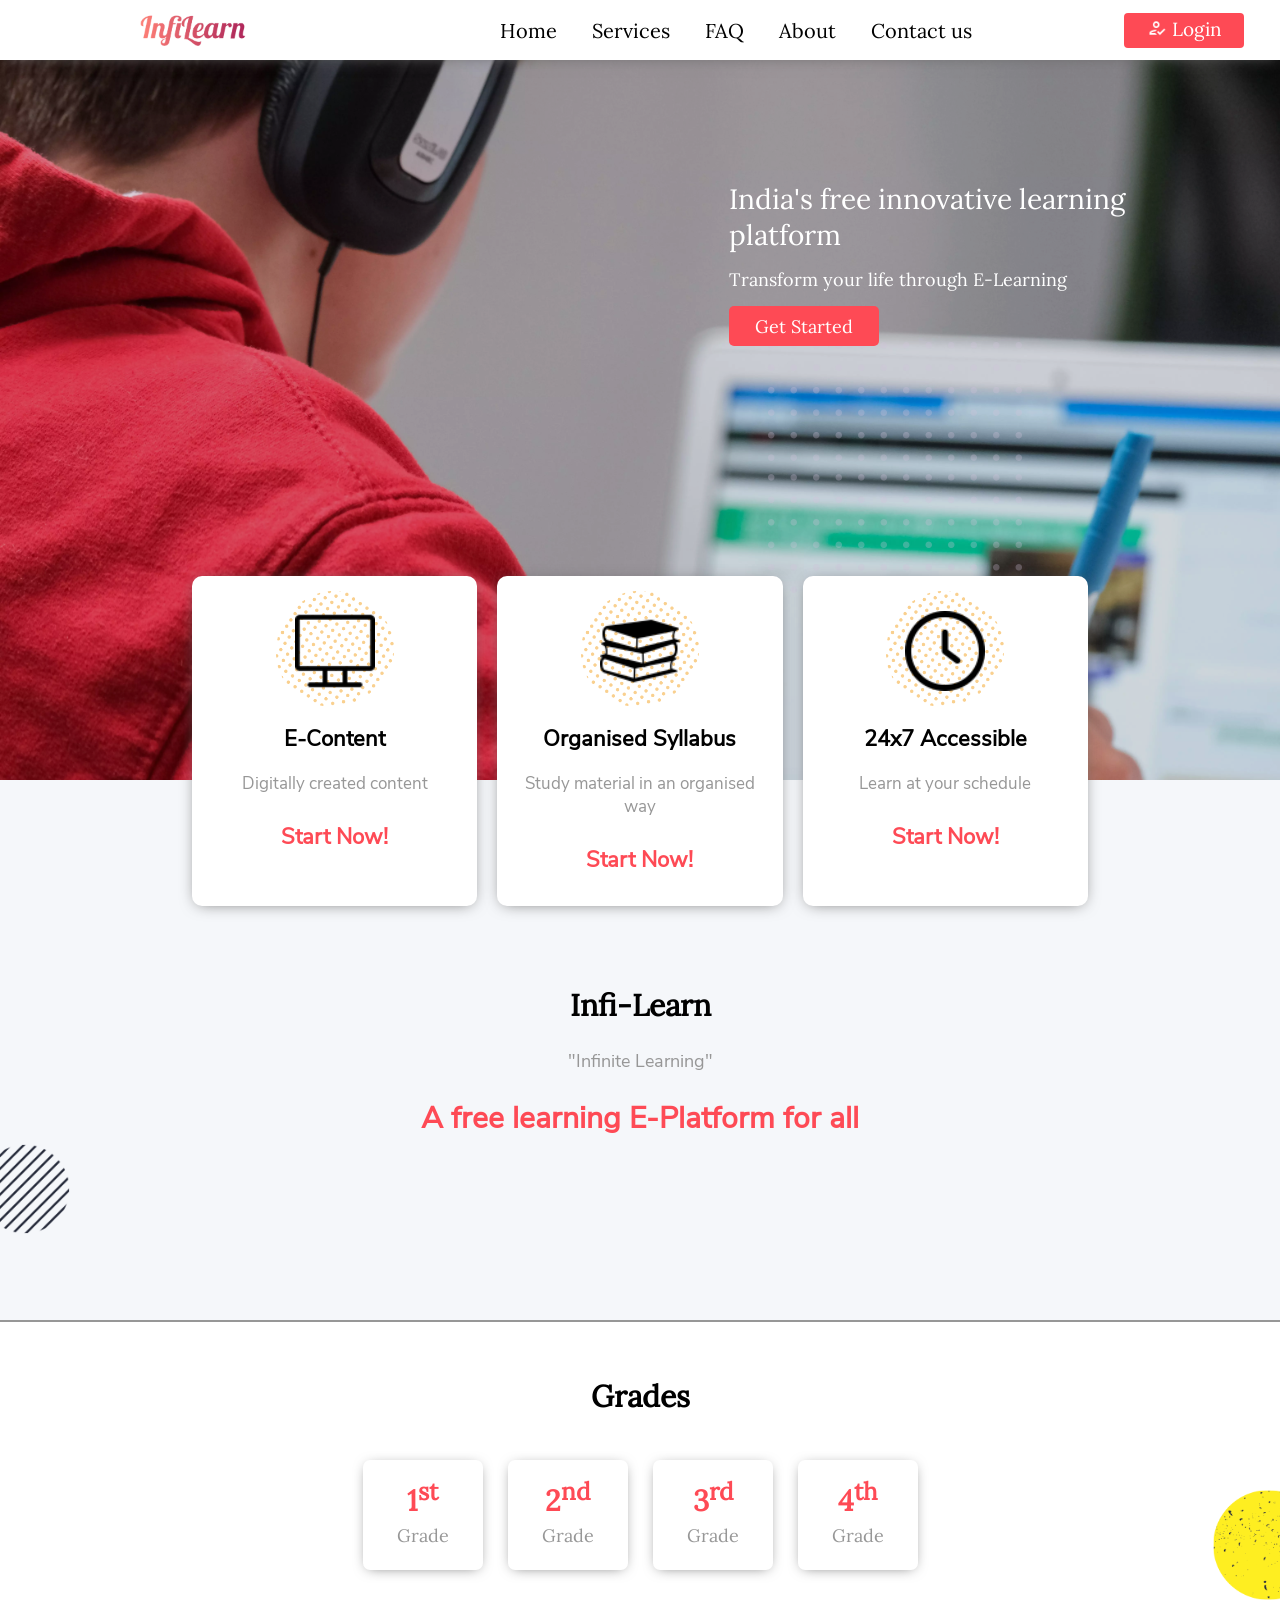
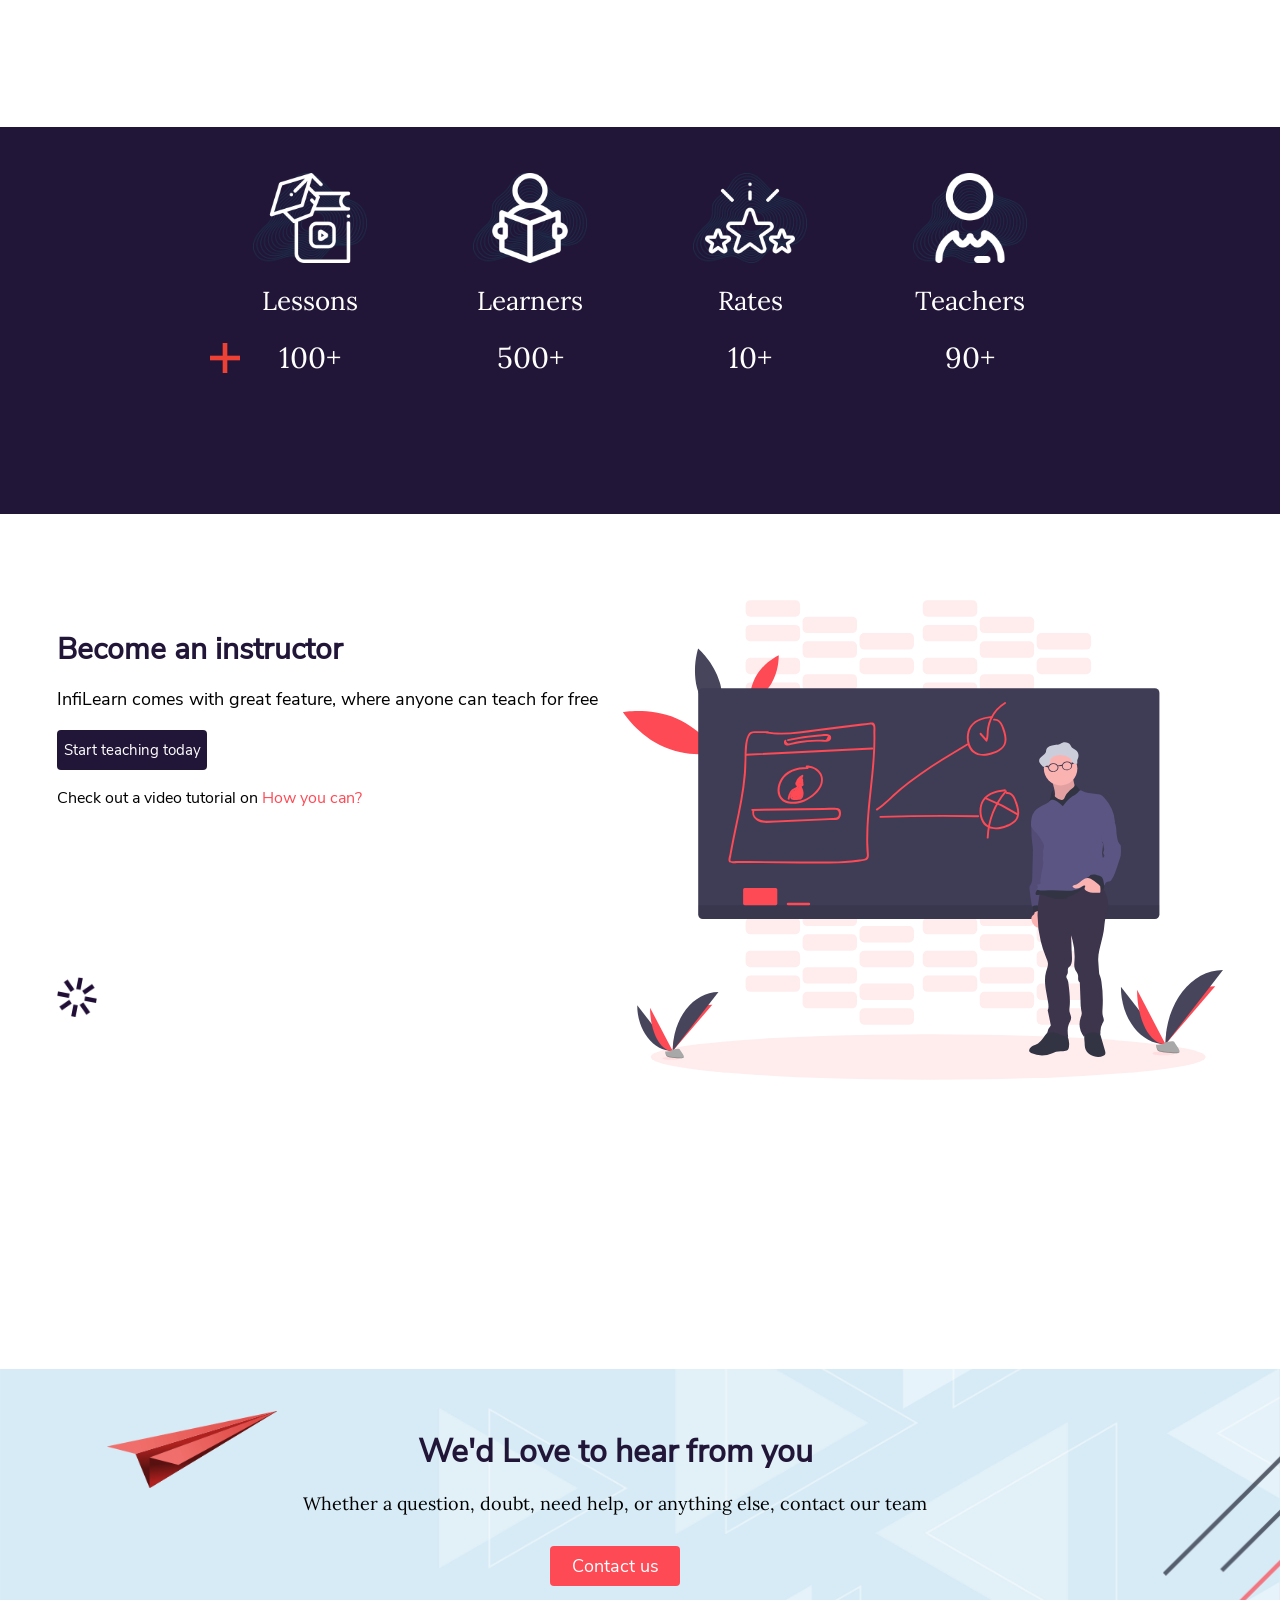
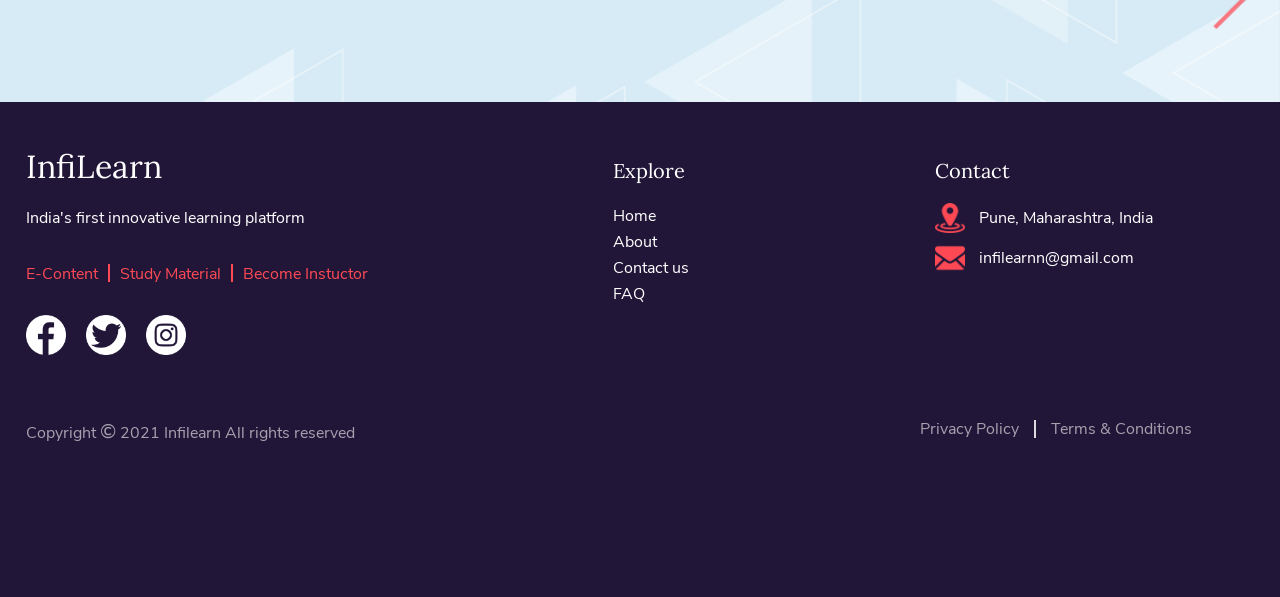
==== index.html @ 4df0ea88 "first commit" ====
<html lang="en">
<head>
    <meta charset="UTF-8">
    <meta http-equiv="X-UA-Compatible" content="IE=edge">
    <meta name="viewport" content="width=device-width, initial-scale=1.0">
    <title>Home | Infilearn</title>
    <link rel="stylesheet" href="css/style.css">
    <script src="js/script.js"></script>

</head>
<body>
    <header>
        <div class="desktop-header">
            <div class="desktop-logo">
                <a href="index.html">
                    <img class="infilearn-logo" src="content/icons/new.png" alt="Infilearn Logo" height="60px">
                </a>
            </div>
            <div class="desktop-navigation-bar">
                <ul class="desktop-navbar-links">
                    <li><a href="index.html">Home</a></li>
                    <li><a href="#">Services</a></li>
                    <li><a href="#">FAQ</a></li>
                    <li><a href="#">About</a></li>
                    <li><a href="#">Contact us</a></li>
                </ul>
            </div>
            <div class="desktop-login-button">
                <button class="header-login-button" onclick="ModalShow();"><img class="login-button-svg" src="content/icons/login-button-svg.png" alt="login-button-svg" height="20px" width="20px"> Login</button>
            </div>
        </div>
    </header>
    
    <!-- advertising- Section -1 -->

    <section class="advertising-section">
        <div class="advertising-div">
            <div class="get-started-div">
                <h1>India's free innovative learning platform</h1>
                <p>Transform your life through E-Learning</p>
                <button class="advertising-section-get-started-btn" onclick="window.location.assign('signup.html');">Get Started</button>
            </div>

            <div class="advertising-pattern-div"></div><!-- Pattern -->
        </div>
    </section>

    <!-- Site Content section -2 -->

    <section class="site-content-section">
        <div class="site-content-div">
            <div class="site-content">
                <div class="site-content-viewboxes">   <!-- all viewboxs -->
                    
                    <!-- E-content viewbox -->
                    <div class="site-content-viewbox"> <!-- single viewbox -->
                        <div class="viewbox-common-img-bg">
                            <div id="viewbox-img-1" class="viewbox-image">
                                <!-- ViewBox image -->
                            </div>
                        </div>
                        <div class="viewbox-title">
                            <h2>E-Content</h2>
                            <p>Digitally created content</p>
                        </div>
                        <div class="viewbox-start-now">
                            <a onclick="ModalShow();" class="view-box-start-now-link">Start Now!</a>
                        </div>
                    </div>
                    <!-- Organised Syllabus viewbox -->
                    <div class="site-content-viewbox"> <!-- single viewbox -->
                        <div class="viewbox-common-img-bg">
                            <div id="viewbox-img-2" class="viewbox-image">
                                <!-- ViewBox image -->
                            </div>
                        </div>
                        <div class="viewbox-title">
                            <h2>Organised Syllabus</h2>
                            <p>Study material in an organised way</p>
                        </div>
                        <div class="viewbox-start-now">
                            <a onclick="ModalShow();" class="view-box-start-now-link">Start Now!</a>
                        </div>
                    </div>
                    <!-- 24x7 Syllabus Viewbox -->
                    <div class="site-content-viewbox"> <!-- single viewbox -->
                        <div class="viewbox-common-img-bg">
                            <div id="viewbox-img-3" class="viewbox-image">
                                <!-- ViewBox image -->
                            </div>
                        </div>
                        <div class="viewbox-title">
                            <h2>24x7 Accessible</h2>
                            <p>Learn at your schedule</p>
                        </div>
                        <div class="viewbox-start-now">
                            <a onclick="ModalShow();" class="view-box-start-now-link">Start Now!</a>
                        </div>
                    </div>
                </div>

                <div class="site-content-short-branding">
                    <h2 class="branding-title">Infi-Learn</h2>
                    <p class="branding-desc">"Infinite Learning"</p>
                    <h2 class="branding-info">A free learning E-Platform for all</h2>
                </div>
                
                <div class="site-content-pattern"></div><!-- Pattern -->
            </div>
        </div>
    </section>

    <!-- Hr  -->
    <hr class="section-2-hr">

    <!-- Grades Section 3-->

    <section class="grade-section">
        <div class="grade-div">
            <div class="grade-div-title">
                <h2>Grades</h2>
            </div>
            <div class="grade-div-all-grades"> <!-- all grades -->
                <!-- Grade 1 -->
                <div class="grade-div-grade"> <!-- Single grade -->
                    <a href="#">
                        <span>1<sup>st</sup></span> <br> Grade
                    </a>
                </div>
                <!-- Grade 2 -->
                <div class="grade-div-grade"> <!-- Single grade -->
                    <a href="#">
                        <span>2<sup>nd</sup></span> <br> Grade
                    </a>
                </div>
                <!-- Grade 3 -->
                <div class="grade-div-grade"> <!-- Single grade -->
                    <a href="#">
                        <span>3<sup>rd</sup></span> <br> Grade
                    </a>
                </div>
                <!-- Grade 4 -->
                <div class="grade-div-grade"> <!-- Single grade -->
                    <a href="#">
                        <span>4<sup>th</sup></span> <br> Grade
                    </a>
                </div>
            </div>

            <div class="grade-section-pattern"></div><!-- Pattern -->
        </div>
    </section>

    <!-- Stats Section 4-->

    <section  class="stats-section">
        <div class="stats-div">
            <div class="all-stats">
                <!-- Lessons stat -->
                <div class="single-stat">
                    <div class="stat-logo-bg">
                        <!-- stat logo bg -->
                        <div id="stat-icon-1" class="stat-logo-icon">
                            <!-- stat logo icon -->
                        </div>
                    </div>
                    <div class="stat-title">
                        <h2>Lessons</h2>
                    </div>
                    <div class="stat-count">
                        <h2>100+</h2>
                    </div>
                </div>
                <!-- Learners stat -->
                <div class="single-stat">
                    <div class="stat-logo-bg">
                        <!-- stat logo bg -->
                        <div id="stat-icon-2" class="stat-logo-icon">
                            <!-- stat logo icon -->
                        </div>
                    </div>
                    <div class="stat-title">
                        <h2>Learners</h2>
                    </div>
                    <div class="stat-count">
                        <h2>500+</h2>
                    </div>
                </div>
                <!-- Lessons stat -->
                <div class="single-stat">
                    <div class="stat-logo-bg">
                        <!-- stat logo bg -->
                        <div id="stat-icon-3" class="stat-logo-icon">
                            <!-- stat logo icon -->
                        </div>
                    </div>
                    <div class="stat-title">
                        <h2>Rates</h2>
                    </div>
                    <div class="stat-count">
                        <h2>10+</h2>
                    </div>
                </div>
                <!-- Lessons stat -->
                <div class="single-stat">
                    <div class="stat-logo-bg">
                        <!-- stat logo bg -->
                        <div id="stat-icon-4" class="stat-logo-icon">
                            <!-- stat logo icon -->
                        </div>
                    </div>
                    <div class="stat-title">
                        <h2>Teachers</h2>
                    </div>
                    <div class="stat-count">
                        <h2>90+</h2>
                    </div>
                </div>
            </div>

            <div class="stat-pattern"></div><!--stat Pattern -->
        </div>
    </section>

    <!-- Become an Instructor Section 5-->
    
    <section class="become-instructor-section">
        <div class="become-instructor-div">
            <div class="become-instructor-info">
                <h2 class="become-instructor-info-title">Become an instructor</h2>
                <p class="become-instructor-info-desc">InfiLearn comes with great feature, where anyone can teach for free</p>
                <button class="become-instructor-info-button" onclick="window.location.assign('teacherSubjectSelection.html');">Start teaching today</button>
                <p class="become-instructor-info-video-info">Check out a video tutorial on <a href="#">How you can?</a></p>
                
                <div class="become-instructor-pattern"></div><!-- Pattern -->
            </div>

            <div class="become-instructor-image"></div>
        </div>
    </section>

    <!-- contact us Section -6 -->

    <section class="contact-us-section">
        <div class="contact-us-div">
            
            <div class="contact-us-pattern-plane"></div><!-- Plane Pattern -->

            <div class="contact-us-subdiv">
                <h2 class="contact-us-title">We'd Love to hear from you</h2>
                <p class="contact-us-desc">Whether a question, doubt, need help, or anything else, contact our team</p>
                <button class="contact-us-button">Contact us</button>
            </div>
            <div class="contact-us-pattern-lines"></div><!--lines Pattern -->
        </div>

    </section>

    <!-- Footer -->

    <footer>
        <div class="footer">
            <div class="footer-content">
                <div class="footer-branding">
                    <h2 class="footer-branding-title">InfiLearn</h2>
                    <p class="footer-branding-info">India's first innovative learning platform</p>
                    <ul class="footer-branding-links">
                        <li><a href="#">E-Content</a></li> <hr class="horizontal-footer-hr">
                        <li><a href="#">Study Material</a></li> <hr class="horizontal-footer-hr">
                        <li><a href="#">Become Instuctor</a></li>
                    </ul>
                    <ul class="footer-branding-social-media">
                        <li>
                            <a href="#" data-toggle="tooltip" data-placement="top" title="Facebook"><img src="content/icons/facebook-circular-logo.png" alt="InfoLearn Social Media" height="40px" width="40px"></a>
                        </li>
                        <li>
                            <a href="https://twitter.com/infilearnn" data-toggle="tooltip" data-placement="top" title="Twitter"><img src="content/icons/twitter-social-logotype.png" alt="InfoLearn Social Media" height="40px" width="40px"></a>
                        </li>
                        <li>
                            <a href="https://www.instagram.com/infilearnn/" data-toggle="tooltip" data-placement="top" title="Instagram"><img src="content/icons/instagram.png" alt="InfoLearn Social Media" height="40px" width="40px"></a>
                        </li>
                    </ul>
                </div>
                <div class="footer-explore-nav">
                    <h3 class="explore-nav-title">Explore</h3>
                    <ul class="explore-nav-links">
                        <li><a href="#">Home</a></li>
                        <li><a href="#">About</a></li>
                        <li><a href="#">Contact us</a></li>
                        <li><a href="#">FAQ</a></li>
                    </ul>
                </div>
                <div class="footer-contact-us">
                    <h3 class="footer-contact-us-title">Contact</h3>
                    <ul class="footer-contact-us-links">
                        <li>
                            <a href="#"><img src="content/icons/footer-location-logo.png" alt="Infilearn Location" height="30px" width="30px"><span> Pune, Maharashtra, India </span></a>
                        </li>
                        <li>
                            <a href="mailto:infilearnn@gmail.com"><img src="content/icons/footer-mail-logo.png" alt="Infilearn Email" height="30px" width="30px"><span> infilearnn@gmail.com </span></a>
                        </li>
                    </ul>
                </div>
            </div>
            <div class="footer-copyright-and-policy">
                <div class="footer-copyright">
                    <p>Copyright <span>&copy;</span> 2021 Infilearn All rights reserved</p>
                </div>
                <div class="footer-privacy-policy">
                    <ul class="footer-privacy-policy-links">
                        <li><a href="#">Privacy Policy</a></li> <hr class="privacy-policy-hr">
                        <li><a href="#">Terms & Conditions</a></li>
                    </ul>
                </div>
            </div>
        </div>
    </footer>

    <!-- Modal -->
    
<div class="modal" id="modal">
    <div class="modal-content">
        <a onclick="HideModal();" class="modal-close" title="Close Modal">X</a>
        <h3>Infilearn</h3>
        <div class="modal-area">
            <div class="modal-input">
                <form action="selectSubject.html" >
                    <label for="username">EMAIL ADDRESS</label><br>
                    <input type="text" class="modal-input-box" required><br>
                    <label for="password">PASSWORD</label><br>
                    <input type="password" class="modal-input-box" required><br>
                    <div class="modal-submit-forgot">
                        <button class="login-modal-btn" type="submit">Login</button>
                        <a >Forgot Password?</a>
                    </div>
                </form>
            </div>
            <hr class="login-modal-hr">
            <div class="modal-signup-page-link">
                <p>Don't have an account? <a href="signup.html">Sign up</a></p>
            </div>
        </div>
    </div>
  </div>
  
</body>
</html>
---- css/style.css ----
/* Fonts */
@font-face {
    font-family: 'Nunito';
    src: url('fonts/nunito/NunitoSans-Regular.ttf');
    font-weight: normal;
    font-style: normal;
}

@font-face {
    font-family: 'Lora';
    src: url('fonts/lora/Lora-VariableFont_wght.ttf');
    font-weight: normal;
    font-style: normal;
}
body{
    margin: 0px;
    padding: 0px;
    overflow-x: hidden;
    max-width: 100%;
}
header{
    margin: 0px;
    padding: 0px;
    background-color: white;
    height: 60px;
    max-height: 60px;
    width: 100%;
    position: fixed;
    top: 0px;
    left: 0px;
    z-index: 5;
    box-shadow: #666 0px 2px 14px -5px;
    font-family: 'Lora';
    font-weight: 700;
}
.desktop-header{
    display: grid;
    grid-template-columns: 30% 55% 15%;
}
.desktop-logo{
    margin: auto;
    justify-content: center;
    align-items: center;
}

.desktop-navigation-bar{
    margin: auto;
    justify-content: center;
    align-items: center;
}
.desktop-navbar-links{   /* ul*/
    padding: 0px;
    list-style: none;
    display: flex;
    gap: 35px;
}
.desktop-navbar-links a{   /* a - links */
    text-decoration: none;
    color: black;
    font-size: 20px;
    font-weight: 500;
}
.desktop-navbar-links a:hover{
    text-decoration: underline;
    color: black;
}
.desktop-login-button{
    margin: auto;
    justify-content: center;
    align-items: center;
}
.header-login-button{
    height: 35px;
    width: 120px;
    border-radius: 4px;
    border: none;
    outline: none;
    background-color:#fe4a55;
    color: white;
    font-size: 19px;
    cursor: pointer;
    padding-bottom: 3px;
    font-family: 'Lora';
}
.header-login-button:hover{
    background-color:#221638;
}
.login-button-svg{
    padding: 0px;
    margin-bottom: -2px;
    height: 20px;
    width: 20px;
}

/* footer */
footer{
    margin: 0px;
    background-color: #211638;
    color: white;
    height: 55%;
    max-height: 55%;
    width: 100%;
}
.footer{
   padding: 2% 2% 0% 2%;
}
.footer-content{
    display: flex;
    gap: 20%;
}
.footer-branding{
    line-height: 25px;
}
.footer-branding-title{
    color: white;
    font-size: 32px;
    font-weight: 300;
    font-family: 'Lora';
}
.footer-branding-info{
    color: white;
    font-size: 16px;
    font-family: 'Nunito';
}
.footer-branding-links{
    margin-top: 30px;
    list-style: none;
    padding: 0px;
    display: flex;
    gap: 10px;
}
.footer-branding-links a{
    color: #fe4a55;
    font-size: 16px;
    font-family: 'Nunito';
    text-decoration: none;
    cursor: pointer;    

}
.horizontal-footer-hr{
    height: 16px;
    border: 0.5px solid #fe4a55;
    color: #fe4a55;
    background-color: #fe4a55;
    position: relative;
    bottom: 5px;
}
.footer-branding-social-media{
    list-style: none;
    padding: 0px;
    margin-top: 20px;
    display: flex;
    gap: 20px;
}
.footer-branding-social-media img:hover{
    transition: 600ms ease-in-out;
    transform: scale(1.25);

}
.footer-explore-nav{
    line-height: 25px;
    margin-top: 10px;
}
.explore-nav-title{
    color: white;
    font-size: 20px;
    font-weight: 200;
    font-family: 'Lora';
}
.explore-nav-links{
    list-style: none;
    padding: 0px;
}
.explore-nav-links a{
    color: white;
    text-decoration: none;
    font-size: 16px;
    font-family: 'Nunito';
    font-weight: 400;
    cursor: pointer;
}
.footer-contact-us{
    line-height: 25px;
    margin-top: 10px;

}
.footer-contact-us-title{
    color: white;
    font-size: 20px;
    font-weight: 200;
    font-family: 'Lora';
}
.footer-contact-us-links{
    list-style: none;
    padding: 0px;
}
.footer-contact-us-links a{
    color: white;
    text-decoration: none;
    cursor: pointer;
    font-size: 16px;
    font-family: 'Nunito';
    font-weight: 200;
    line-height: 30px;
}
.footer-contact-us-links span{
    position: relative;
    bottom: 10px;
    left: 10px;
}
.footer-copyright-and-policy{
    display: flex;
    padding: 2% 0% 0% 0%;
    gap: 46%;
}
.footer-copyright p{
    color: rgba(255, 255, 255, 0.6);
    font-size: 16px;
    font-family: 'Nunito';
    font-weight: 200;
}
.footer-copyright span{
    font-size: 20px;
}
.footer-privacy-policy-links{
    list-style: none;
    padding: 0px;
    margin: auto;
    justify-content: center;
    align-items: center;
    display: flex;
    gap: 15px;
    position: relative;
    top: 10px;
}
.footer-privacy-policy-links a{
    color: rgba(255, 255, 255, 0.6);
    font-size: 16px;
    font-family: 'Nunito';
    font-weight: 200;
    text-decoration: none;
}
.privacy-policy-hr{
    height: 16px;
    border: 0.5px solid rgba(255, 255, 255, 0.6);;
    color: rgba(255, 255, 255, 0.6);;
    background-color: rgba(255, 255, 255, 0.6);;
}
/* Advertising section */

.advertising-section{
    padding-top: 60px;
}
.advertising-div{
    height: 80%;
    width: 100%;
    background-color: rgb(218, 218, 218);
    background-image: url('../content/images/banner/banner.webp');
    background-position: center;
    background-repeat: no-repeat;
    background-size:cover;
    background-blend-mode:multiply;
}

.get-started-div{
    height: 60%;
    width: 40%;
    margin: 0px;
    position: relative;
    top: 12%;
    left: 55%;
    padding: 25px;
    z-index: 2;
}
.get-started-div h1{
    color: white;
    font-size: 28px;
    margin: 10px 0px 15px 0px;
    font-family: 'Lora';
    font-weight: 200;
}
.get-started-div p{
    color: white;
    font-size: 18px;
    margin: 10px 0px 15px 0px;
    font-family: 'Lora';
}
.advertising-section-get-started-btn{
    height: 40px;
    width: 150px;
    background-color: #fe4a55;
    color: white;
    font-size: 18px;
    border: none;
    border-radius: 5px;
    outline: none;
    cursor: pointer;
    font-family: 'Lora';
}

.advertising-pattern-div{
    height: 300px;
    width: 300px;
    background-image: url('../content/shapes/banner-shape.png');
    position: absolute;
    top:38%;
    left: 60%;
    background-repeat: no-repeat;
    background-blend-mode:multiply;
    z-index: 1;
}


/* Site Content Section */

.site-content-section{
    height: 60%;
    width: 100%;
    background-color: #f5f7fa;   
    
}
.site-content-div{
    margin: auto;
    justify-content: center;
    align-items: center;
}
.site-content{
    position: relative;
    top: -230px;
    z-index: 3;
}

.site-content-viewboxes{
    margin: auto;
    justify-content: center;
    align-items: center;
    padding: 2% 15% 2% 15%;
    display: flex;
    gap: 20px;
}
.site-content-viewbox{
    height: 300px;
    width: 280px;
    background-color: white;
    border: none;
    border-radius: 10px;
    box-shadow: #666 0px 2px 16px -5px;
    padding: 15px;
    font-family: 'Nunito';
}
.viewbox-common-img-bg{
    padding: 10px 15px 5px 15px;
    height: 100px;
    background-image: url('../content/shapes/common-bg-viewbox.png');
    background-position: center;
    background-repeat: no-repeat;
    background-size: contain;
    background-blend-mode: multiply;
}
#viewbox-img-1{
    padding: 10px;
    margin: auto;
    margin-top: 10px;
    height: 60px;
    background-image: url('../content/icons/monitor.png');
    background-position: center;
    background-repeat: no-repeat;
    background-size: contain;
    background-blend-mode: multiply;
}
#viewbox-img-2{
    padding: 10px;
    margin: auto;
    margin-top: 10px;
    height: 60px;
    background-image: url('../content/icons/books.png');
    background-position: center;
    background-repeat: no-repeat;
    background-size: contain;
    background-blend-mode: multiply;
}
#viewbox-img-3{
    padding: 10px;
    margin: auto;
    margin-top: 10px;
    height: 60px;
    background-image: url('../content/icons/clock.png');
    background-position: center;
    background-repeat: no-repeat;
    background-size: contain;
    background-blend-mode: multiply;
}

.viewbox-title{
    text-align: center;
}
.viewbox-title h2{
    font-size: 22px;
    color: black;
    font-weight: bolder;
    font-family: 'Nunito';
}
.viewbox-title p{
    font-size: 17px;
    color: #979797;
}
.viewbox-start-now{ 
    margin: auto;
    justify-content: center;
    align-items: center;
    text-align: center;
    padding-top: 10px;
}
.viewbox-start-now a{
    text-decoration: none;
    color: #fe4a55;
    font-size: 22px;
    font-weight: bolder;
    font-family: 'Nunito';
    cursor: pointer;
}

.site-content-short-branding{
    margin: auto;
    justify-content: center;
    align-items: center;
    text-align: center;
    padding: 30px;
    
}

.branding-title{
    color: black;
    font-size: 30px;
    font-weight: 600;
    text-align: center;
    font-family: 'Lora';
}
.branding-desc{
    color: #979797;
    font-size: 18px;
    font-family: 'Nunito';
}
.branding-info{
    color: #fe4a55;
    font-size: 30px;
    font-weight: 600;
    text-align: center;
    font-family: 'Nunito';
}

.site-content-pattern{
    height: 90px;
    width: 90px;
    background-image: url('../content/shapes/shape-lines.png');
    background-position: center;
    background-repeat: no-repeat;
    background-size: contain;
    background-blend-mode: multiply;
    position: relative;
    left: -20px;
    bottom: 50px;
}

.section-2-hr{
    margin: 0px;
    background-color: #979797;
    color: #979797;
    border: 0.5px solid #979797;
}


/* Grade section -3 */

.grade-section{
    background-color: white;
    width: 100%;
    height: 45%;
}
.grade-div{
    margin: auto;
    justify-content: center;
    align-items: center;
    text-align: center;
    padding: 30px;
}

.grade-div-title h2{
    color: black;
    font-size: 30px;
    font-weight: 600;
    text-align: center;
    font-family: 'Lora';
}
.grade-div-all-grades{
    padding: 20px;
    display: flex;
    gap: 25px;
    margin: auto;
    justify-content: center;
    align-items: center;
}
.grade-div-grade{
    height: 95px;
    width: 120px;
    background-color: white;
    border-radius: 7px;
    box-shadow: #666 0px 2px 14px -5px;
    padding-top: 15px;
}

.grade-div-grade a{
    line-height: 35px;
    text-decoration: none;
    cursor: pointer;
    text-align: center;
    color: #979797;
    font-size: 18px;
    font-family: 'Lora';
}
.grade-div-grade span{
    font-size: 29px;
    color: #fe4a55;
    font-weight: bold;
    font-family: 'Lora';
}

.grade-section-pattern{
    height: 110px;
    width: 110px;
    background-image: url('../content/shapes/grade-shape.png');
    background-position: center;
    background-repeat: no-repeat;
    background-size: contain;
    background-blend-mode: multiply;
    position: relative;
    top: -100px;
    left: 97%;
}

/* Stats Section */

.stats-section{
    height: 43%;
    width: 100%;
    background-color: #221638;
}
.stats-div{
    padding: 2% 2% 0% 2%;
    margin: auto;
    justify-content: center;
    align-items: center;
}
.all-stats{
    display: flex;
    gap: 70px;
    padding: 20px;
    color: white;
    margin: auto;
    justify-content: center;
    align-items: center;
}
.single-stat{
    height: 200px;
    width: 150px;
    text-align: center;
    font-family: 'Lora';
}
.stat-logo-bg{
    height: 90px;
    background-image: url('../content/shapes/stat-icon-shape.png');
    background-position: center;
    background-repeat: no-repeat;
    background-size: contain;
    background-blend-mode: multiply;
}
#stat-icon-1{
    height: 90px;
    background-image: url('../content/icons/ebook.png');
    background-position: center;
    background-repeat: no-repeat;
    background-size: contain;
    background-blend-mode: multiply;
}
#stat-icon-2{
    height: 90px;
    background-image: url('../content/icons/reading-book.png');
    background-position: center;
    background-repeat: no-repeat;
    background-size: contain;
    background-blend-mode: multiply;
}
#stat-icon-3{
    height: 90px;
    background-image: url('../content/icons/rating.png');
    background-position: center;
    background-repeat: no-repeat;
    background-size: contain;
    background-blend-mode: multiply;
}
#stat-icon-4{
    height: 90px;
    background-image: url('../content/icons/driving-instructor.png');
    background-position: center;
    background-repeat: no-repeat;
    background-size: contain;
    background-blend-mode: multiply;
}
.stat-title h2{
    font-size: 26px;
    color: white;
    font-family: 'Lora';
    font-weight: 200;
}
.stat-count h2{
    font-size: 29px;
    color: white;
    margin: 10px 0px 10px 0px;
    font-family: 'Lora';
    font-weight: 200;
}
.stat-pattern{
    height: 30px;
    width: 30px;
    background-image: url('../content/shapes/stats-pattern.png');
    background-position: center;
    background-repeat: no-repeat;
    background-size: contain;
    background-blend-mode: multiply;
    position: relative;
    top: -50px;
    left: 15%;
}

/* Become instructor section */ 

.become-instructor-section{
    background-color: white;
    height: 95%;
    width: 100%;
}
.become-instructor-div{
    padding: 2%;
    padding-left: 2%;
    margin: auto;
    justify-content: center;
    align-items: center;
    display: flex;
    gap: 25px;
}
.become-instructor-info{
    justify-content: center;
    align-items: center;
    text-align: left;
    line-height: 25px;
    position: relative;
    top: -100px;
}

.become-instructor-info-title{
    color: #211638;
    font-size: 30px;
    font-family: 'Nunito';
    font-weight: bolder;
}
.become-instructor-info-desc{
    color: black;
    font-size: 18px;
    font-weight: 400;
    font-family: 'Nunito';
}
.become-instructor-info-button{
    height: 40px;
    width: 150px;
    background-color: #221638;
    color: #fff;
    border: none;
    border-radius: 4px;
    outline: none;
    cursor: pointer;
    font-size: 15px;
    font-weight: 400;
    font-family: 'Nunito';
    cursor: pointer;
}
.become-instructor-info-video-info{
    color: black;
    font-size: 16px;
    font-weight: 400;
    font-family: 'Nunito';
}
.become-instructor-info-video-info a{
    color: #fe4a55;
    text-decoration: none;
    cursor: pointer;
}
.become-instructor-pattern{
    height: 40px;
    width: 40px;
    background-image: url('../content/shapes/become-instructor-shape.png');
    background-position: center;
    background-repeat: no-repeat;
    background-size: contain;
    background-blend-mode: multiply;
    position: relative;
    top: 150px;
}
.become-instructor-image{
    height: 600px;
    width: 600px;
    background-image: url('../content/images/svg/become-teacher.svg');
    background-position: center;
    background-repeat: no-repeat;
    background-size: contain; 
    background-blend-mode: multiply;
}
/* contact us secion */
.contact-us-section{
    height: 37%;
    width: 100%;
    background-image: url('../content/images/pattern/contact-us-pattern.jpg');
    background-position: center;
    background-repeat: no-repeat;
    background-size: cover;
    background-clip: border-box;
    background-blend-mode: multiply;
}
.contact-us-div{
    display: flex;
    margin: auto;
    justify-content: center;
    align-items: center;
}
.contact-us-subdiv{
    padding: 2%;
    line-height: 25px;
    text-align: center;
}
.contact-us-title{
    color: #221638;
    font-size: 32px;
    font-family: 'Nunito';
    font-stretch:expanded;
    font-weight: 600;
}
.contact-us-desc{
    color: black;
    font-size: 18px;
    font-family: 'Lora';
    font-stretch:expanded;
    font-weight: 500;
    margin-bottom: 30px;
}
.contact-us-button{
    height: 40px;
    width: 130px;
    background-color: #fe4a55;
    color: white;
    cursor: pointer;
    font-size: 18px;
    font-family: 'Nunito';
    border: none;
    border-radius: 4px;
}
.contact-us-pattern-plane{
    height: 120px;
    width: 170px;
    background-image: url('../content/shapes/contact-us-plane.png');
    background-position: center;
    background-repeat: no-repeat;
    background-size: contain;
    background-blend-mode: multiply;
    position: relative;
    top: -50px;
}
.contact-us-pattern-lines{
    height: 260px;
    width: 220px;
    background-image: url('../content/shapes/contact-us-lines.png');
    background-position: center;
    background-repeat: no-repeat;
    background-size: contain;
    background-blend-mode: multiply;
    position:relative;
    left:  16%;
}

/* Index Page End */

/* SignUp page Css */

.signup-section{
    padding-top: 60px;
}
.signup-div{
    padding: 2% 5% 2% 5%;
    background-color: #ffebed;
}
.signup-div-box{
    height: 85%;
    width: 100%;
    background-color: white;
    display: flex;
    overflow: hidden;
}
.signup-box-branding{
    height: 100%;
    width: 300px;
    background-color: #fe4a55;
    padding: 2%;
    text-align: center;
}
.signup-box-branding-title{
    padding: 0px 0;
}
.signup-box-branding-title h2{
    color: #221638;
    font-size: 32px;
    font-weight: 500;
    margin-top: 5px;
    font-family: 'Lora';
}
.signup-box-branding-welcome h3{
    color: white;
    font-size: 24px;
    font-weight: 100;
    margin-bottom: 10px;
    font-family: 'Nunito';
}
.signup-box-branding-welcome h2{
    color: #221638;
    font-size: 24px;
    font-weight: 100;
    margin-top: 10px;
    margin-bottom: 20px;
    font-family: 'Nunito';
}
.signup-box-phone-img{
    margin: auto;
    justify-content: center;
    align-items: center;
    height: 500px;
    width: 100%;
    background-image: url('../content/images/svg/signup-form.svg');
    background-position: center;
    background-repeat: no-repeat;
    background-size: contain;
    background-blend-mode: multiply;
    position: relative;
    bottom: 80px;
}

/* Signup Box Inputs */
.signup-box-inputs{
    padding: 2%;
    height: 100%;
    width: 70%;
}
.signup-box-input-title{
    padding: 0px 0;
}
.signup-box-input-title h3{
    color: #221638;
    font-size: 30px;
    font-weight: 200;
    margin-top: 35px;
    margin-top: 5px;
    font-family: 'Lora';

}
.signup-box-all-inputs{
    margin: auto;
    justify-content: center;
    align-items: center;
    font-family: 'Nunito';
}
.signup-box-input-boxs{
    display: flex;
    gap: 45px;
    padding-left: 20px;
}
.signup-box-input-boxs label{
    color: rgba(0, 0, 0, 0.6);
    font-size: 14px;
    font-family: 'Nunito';
    font-stretch:wider;
    font-weight: 100;
}
.signup-input{
    height: 35px;
    width: 350px;
    border: 0.5px solid #fe4a55;
    color: black;
    border-radius: 4px;
    outline: none;
    margin: 10px 0px;
    padding: 3px 7px;
    font-size: 16px;
    background-color: #ffebed;
    font-family: 'Nunito';
}

 /*
select {
    -webkit-appearance: none;
    -moz-appearance: none;
    -ms-appearance: none;
    appearance: none;
    outline: 0;
    box-shadow: none;
    border: 0 !important;
    background-image: none; 
  }*/
  /* Remove IE arrow */
  select::-ms-expand {
    display: none;
  }
select::-webkit-scrollbar{
    display: none;
}
.signup-inputs{
    width: 100px;
    text-align: center;
    height: 35px;
    border: 1px solid #fe4a55;
    color: black;
    border-radius: 4px;
    margin: 10px 0px;
    padding: 3px 7px;
    font-size: 16px;
    background-color: #ffebed;
    margin-right: 20px;
    font-family: 'Nunito';
    text-align: center;
}
.signupbox-gender{
    margin-left: -19px;
}
.signupbox-gender input{
    width: 22px;
    height: 22px;
    text-align: center;
    border: 1px solid #fe4a55;
    color: black;
    outline: none;
    font-size: 16px;
    background-color: #ffebed;
    margin-top: 15px;
    margin-right: 15px;
    content: '';
    display: inline-block;
    visibility: visible;
    font-family: 'Nunito';
}
input[type='radio']:checked:after {
    width: 13px;
    height: 13px;
    border-radius: 15px;
    top: 2px;
    left: 0px;
    position: relative;
    background-color: #fe4a55;
    content: '';
    display: inline-block;
    visibility: visible;
    border: 2px solid white;
}
.signupbox-gender span{
    color: rgba(0, 0, 0, 0.6);
    font-size: 14px;
    font-family: 'Nunito';
    font-weight: 100;
    position: relative;
    bottom: 5px;
    right: 5px;
}
.signup-form-submit-button{
    padding: 20px 0px 0px 20px;
}
.signup-form-submit-btn{
    height: 40px;
    width: 230px;
    background-color: #fe4a55;
    color: white;
    cursor: pointer;
    font-size: 16px;
    font-family: 'Nunito';
    border: none;
    border-radius: 4px;
}
.login-modal-link{
    padding-top: 10px;
    padding-left: 20px;
}
.login-modal-link p{
    color: rgba(0, 0, 0, 0.6);
    font-size: 18px;
    font-family: 'Nunito';
}
.login-modal-link a{
    color: #fe4a55;
    text-decoration: none;
    font-family: 'Nunito';
    cursor: pointer;
}


/* Login Modal */
#modal{
    z-index:-1;
}
.modal {
  background:rgba(0,0,0,0.7);
  position:fixed;
  width:100%;
  height:100%;
  top:0px;
  left:0px;
  bottom:0px;
  transition:all .5s ease-in-out;
  opacity:0;
}
.modal:target {
  opacity:1;
  transition:all .5s ease-in-out;
  z-index:-1;
}
.modal-content {
  position:fixed;
  top:50%;
  left:50%;
  height: 450px;
  width: 380px;
  background:#fff;
  border-radius:4px;
  transform:translate(-50%, -200%);
  transition:all .5s ease-in-out;
  perspective: 1000;
  outline:1px solid transparent;
  opacity:0;
}
.modal:target .modal-content {
  transform:translate(-50%, -50%);
  transition:all .5s ease-in-out;
  transition-delay:.5s;
  z-index:9999;
  opacity:1;
}
.modal-close {
  float:right;
  text-decoration:none;
  padding:22px 22px;
  color:#424242;
  font-weight:800;
  transition:all .5s ease-in-out;
  z-index:+1;
  text-align:center;
  border-radius:0 4px 0 0;
  font-family: 'Nunito';
    cursor: pointer;
}
.modal-close:hover {
  color:black;
}
.modal-content h3 {
  padding:15px;
  display:block;
  text-align:center;
  font-family: 'Lora';
  border-bottom:1px solid #e0e0e0;
  color:black;
  font-size: 22px;
  border-radius:4px 4px 0 0;
  margin: 0px;
}
.modal-area {
  padding:20px;
}

.modal-input{
  padding-top: 5px;
}
.modal-input label{
  color: rgba(0, 0, 0, 0.6);
  font-size: 14px;
  font-family: 'Nunito';
  font-stretch:wider;
  font-weight: 100;
}
.modal-input input{
  height: 35px;
  width: 100%;
  border: 0.5px solid #fe4a55;
  color: black;
  border-radius: 4px;
  outline: none;
  margin: 10px 0px;
  padding: 3px 7px;
  font-size: 16px;
  background-color: #ffebed;
  font-family: 'Nunito';
}
.modal-submit-forgot{
  display: flex;
  gap: 6%;
  margin: 15px 0px 15px 0px;
}
.login-modal-btn{
  height: 35px;
  width: 180px;
  background-color: #fe4a55;
  color: white;
  cursor: pointer;
  font-size: 16px;
  font-family: 'Nunito';
  border: none;
  border-radius: 4px;
}
.modal-submit-forgot a{
  font-size: 15px;
  color: #fe4a55;
  margin-top: 5px;
  text-decoration: none;
  font-family: 'Nunito';
  cursor: pointer;
}
.login-modal-hr{
  width: 90%;
  text-align: center;
  color: #adadad;
  background-color: #adadad;
  border: 0.5px solid #adadad;
  border-radius: 50px;
  margin-top: 30px;
}
.modal-signup-page-link{
  text-align: center;
  margin-top: 35px;
}
.modal-signup-page-link p{
  color: black;
  font-size: 17px;
  font-family: 'Nunito';
}
.modal-signup-page-link a{
  color: #fe4a55;
  font-size: 17px;
  font-family: 'Nunito';
  cursor: pointer;
}

/* subject DashBoard */
.subject-dashboard-header-desktop{
    display: grid;
    grid-template-columns: 320px 50% 40%;
    width: 100%;
}
.subject-dashboard-header-title{
    background-color: #221638;
    color: white;
    margin: auto;
    justify-content: center;
    align-items: center;
    text-align: center;
    width: 100%;
    height: 100%;
}
.subject-dashboard-header-title h2{
    color: #fe4a55;
    font-size: 22px;
    font-family: 'Lora';
    font-weight: 300;
    margin-top: 14px;
    margin-bottom: 16px;
}
.subject-dashboard-header-search-bar{
    background-color: #fe4a55;
    padding: 10px 0px 10px 25px;
}
.subject-dashboard-search-bar-box{
    height: 40px;
    width: 350px;
    border: none;
    border-radius: 5px;
    outline: none;
    background-color: white;
    display: flex;
}
.subject-dashboard-search-bar-box input[type=text]{
    height: 40px;
    width: 305px;
    border: none;
    border-radius: 5px;
    outline: none;
    background-color: white;
    padding: 0px 5px;
    font-size: 18px;
    font-family: 'Lora';
    font-weight: 600;
    letter-spacing: 1px;
}
.subject-dashboard-search-bar-box input[type=button]{
    height: 40px;
    width: 45px;
    border: none;
    border-radius: 5px;
    outline: none;
    background-color: white;
    padding: 5px 0px;
    font-size: 18px;
    font-family: 'Nunito';
    user-select: none;
    background-image: url('../content/icons/dashboard-search.svg');
    background-position: center;
    background-repeat: no-repeat;
    background-size: 25px;
    background-blend-mode: multiply;
    cursor: pointer;
}
.subject-dashboard-search-bar-box input[type=button]:hover{
    transition: 200ms ease-in-out;
    transform: scale(0.90);
}
.subject-dashboard-header-profile{
    background-color: #fe4a55;
    padding: 10px 10px 10px 10px;
    width: 100%;
}
.subject-dashboard-header-profile-box{
    position: absolute;
    right: 50px;
    display: flex;

}
.subject-dashboard-header-profile p{
    color: white;
    font-size: 16px;
    font-family: 'Nunito';
    font-weight: 300;
    margin: 10px 0px;
}
.subject-dashboard-profile-dp{
    height: 35px;
    width: 35px;
    background-color: #979797;
    margin: 4px 15px;
    border: none;
    border-radius: 50%;
    cursor: pointer;
}
.subject-dashboard-profile-dp img{
    border-radius: 50%;
}

#subject-dashboard-profile-drowdown{
    display: none;
}
.subject-dashboard-profile-drowdown{
    width: 120px;
    background-color: white;
    border-radius: 5px;
    border: none;
    outline: none;
    position: absolute;
    right: 30px;
    top: 70px;
    box-shadow: #666 0px 2px 14px -4px;
    padding: 15px;
    animation:forwards down 150ms ease-in-out;
    overflow: hidden;
}
@keyframes down {
    0%{
        height: 0%;
    }
    100%{
        height: 100%;
    }
}
.subject-dashboard-profile-drowdown a{
    width: 100%;
    margin: 10px 0px;
    text-align: center;
    font-size: 18px;
    color: rgba(0, 0, 0, 0.5);
    text-decoration: none;
    cursor: pointer;
}
.subject-dashboard-profile-drowdown a:hover{
    color: black;
}

.dropdwon-profile-hr{
    border: 0.5px solid gray;
    border-radius: 10px;
}
.subject-dashboad-content{
    padding-top: 60px;
}
.subject-dashboard-content-div{
    display: flex;
}
.subject-content-navigation-bar{
    width: 300px;
    height: 100%;
    background-color: #221638;
    color: white;
    position: fixed;
    left: 0px;
    top: 60px;
    padding-left: 20px;
    z-index: 6;
    
}
.subject-dashboard-nav-class-and-subject-name{
    padding: 10px 0px;
    display: flex;
}
.subject-dashboard-nav-class-and-subject-name button{
    height: 38px;
    width: 38px;
    background-color: #fe4a55;
    color: white;
    border: none;
    border-radius: 50%;
    outline: none;
    cursor: pointer;
    font-family: 'Nunito';
    font-size: 16px;
    margin-right: 20px;
}
.subject-dashboard-nav-class-and-subject-name button:hover{
    transition: 300ms ease-in-out;
    transform: scale(0.92);
}

.subject-dashboard-nav-class-name{
    color: rgba(255, 255, 255, 0.7);
    font-size: 16px;
    font-family: 'Lora';
    margin: 10px 10px 10px 0px;
}
.subject-dashboard-nav-subject-name{
    color: rgba(255, 255, 255);
    font-size: 16px;
    font-family: 'Lora';
    margin: 10px 10px 10px 10px;
}
.subject-dashboard-nav-chapter-title{
    padding: 0px 0px;
    display: flex;
}
.subject-dashboard-nav-chapter-title h2{
    color: rgb(0, 138, 218);
    font-size: 18px;
    font-family: 'Lora';
    margin: 5px 0px 15px 0px;
}
.subject-dashboard-nav-all-chapter-names{
    position: relative;
    height: calc(100% - 200px);
    overflow-y: scroll;
    padding: 15px 10px 15px 0px;
}

.subject-dashboard-nav-all-chapter-names::-webkit-scrollbar-track
{
	background-color: #211638;
    border-radius: 10px;
}

.subject-dashboard-nav-all-chapter-names::-webkit-scrollbar
{
	width: 6px;
    border-radius: 10px;
	background-color: #211638;
}

.subject-dashboard-nav-all-chapter-names::-webkit-scrollbar-thumb
{
	background-color: #b6ff2f;
}

.subject-dashboard-nav-single-chapter-name{
    display: flex;
}
.subject-dashboard-nav-chapter-no{
    width: 30px;
}
.subject-dashboard-nav-chapter-name{
    margin: 5px;
    font-size: 16px;
    font-family:'Nunito';
    color: rgba(255, 255, 255, 0.5);
    text-decoration: none;
    cursor: pointer;
    display: flex;
}
.subject-dashboard-nav-chapter-name-active{
    margin: 5px;
    font-size: 16px;
    font-family:'Nunito';
    color: rgba(255, 255, 255, 1);
    text-decoration: none;
    cursor: pointer;
    display: flex;
}
.subject-dashboard-nav-single-chapter-hr{
    color: rgba(255, 255, 255, 0.5);
    border: 0.5px solid rgba(255, 255, 255, 0.5);;
}
/* subject Dashboard COntent */
.subject-dashboard-content-section{
    height: 100%;
    width: 100%;
    margin-left: 300px; 

}
.subject-dashboard-content-section-chapter-title{
    width: 100%;
    display: flex;
    gap: 30px;
    background-color: #fe4a55;
    margin-left: 0px; 
    padding: 25px 0px 25px 50px;
}
.subject-dashboard-content-section-chapter-title-icon{
    height: 130px;
    width: 130px;
    background-image: url('../content/icons/ebook.svg');
    background-position: center;
    background-repeat: no-repeat;
    background-size: contain;
    background-blend-mode: multiply;
}
.subject-dashboard-content-section-chapter-title-info{
    padding: 0px 15px;
}
.subject-dashboard-content-section-chapter-title-info h2{
    color: white;
    font-size: 36px;
    font-family: 'Lora';
    font-weight: 600;
    margin: 15px 0px 10px 0px;
}
.subject-dashboard-content-section-chapter-title-info-p{
    color: white;
    font-size: 16px;
    font-family: 'Nunito';
    font-weight: 300;
    margin: 5px 0px 5px 0px;
}
.subject-dashboard-content-section-chapter-title-info-topics-and-duration{
    color: white;
    font-size: 16px;
    font-family: 'Lora';
    display: flex;
    gap: 25px;
}
.subject-dashboard-content-section-chapter-title-info-topics-and-duration p{
    margin-top: 8px;
}

.subject-dashboard-content-section-chapter-videos{
    width: 100%;
    background-color: #fff5f5;
    margin-left: 0px; 
    padding: 25px 0px 25px 50px;
}
.subject-dashboard-content-section-chapter-desc{
    padding: 5px;
}
.subject-dashboard-content-section-chapter-desc h2{
    color: black;
    font-size: 20px;
    font-family: 'Lora';
    font-weight: 600;
    margin-top: 5px;
}
.subject-dashboard-content-section-chapter-desc p{
    color: gray;
    font-size: 16px;
    font-family: 'Nunito';
    font-weight: 300;
    width: 70%;
}
.subject-dashboard-content-section-chapter-all-videos{
    width: 100%;
    display: block;
}
.subject-dashboard-content-section-chapter-single-video{
    height: auto;
    width: 90%;
    display: flex;
    padding: 10px;
    background-color: white;
    border: 1px solid gray;
    border-radius: 5px;
    box-shadow: #666 0px 2px 14px -3px;
    margin-bottom: 15px;
}
.subject-dashboard-content-section-chapter-single-vid-img{
    padding: 10px 20px 10px 10px;
}
.subject-dashboard-content-section-chapter-single-vid-title-desc{
    padding: 5px 0px ;
}
.subject-dashboard-content-section-chapter-single-vid-title-desc-h2{
    color: black;
    font-size: 20px;
    font-family: 'Lora';
    margin: 5px 0px;
    font-stretch: extra-expanded;
}
.subject-dashboard-content-section-chapter-single-vid-title-desc p{
    color: black;
    font-size: 16px;
    font-family: 'Nunito';
    margin: 10px 0px;
    width: 80%;
}
.subject-dashboard-content-section-chapter-single-vid-play-btn-author{
    display: flex;
    margin: 4% 0px 0px 0px;
}
.video-section-play-vid-btn{
    height: 35px;
    width: 150px;
    border: none;
    border-radius: 5px;
    outline: none;
    background-color: #221638;
    color: white;
    font-size: 16px;
    font-family: 'Nunito';
    font-weight: 600;
    cursor: pointer;

}
.video-section-play-vid-btn:hover{
    transition: 200ms ease-in-out;
    transform: scale(0.90);
}
.subject-dashboard-content-section-chapter-single-vid-play-btn-author p{
    text-align: right;
}

/* Select subject PAge */
.select-subject-desktop-header{
    display: flex;
}
.select-subject-desktop-logo{
    width: 230px;
    padding-left: 100px;
}

.select-subject-dashboard-header-profile{
    padding: 10px 10px 10px 10px;
}
.select-subject-dashboard-header-profile-box{
    position: absolute;
    right: 50px;
    display: flex;

}
.select-subject-dashboard-header-profile p{
    color: black;
    font-size: 16px;
    font-family: 'Nunito';
    font-weight: 300;
    margin: 10px 0px;
}
.select-subject-dashboard-profile-dp{
    height: 35px;
    width: 35px;
    background-color: #979797;
    margin: 4px 15px;
    border: none;
    border-radius: 50%;
    cursor: pointer;
}
.select-subject-dashboard-profile-dp img{
    border-radius: 50%;
}
.select-subject-section{
    padding-top: 60px;
    background-color: #f2f2f2;
}
.select-subject-div{
    padding: 40px 10%;
}
.select-subject-div-title h2{
    color: #fe4a55;
    font-size: 28px;
    font-family: 'Lora';
    font-weight: 600;
    text-align: center;
    margin-bottom: 50px;
}
.select-subject-div-all-subjects{
    display: grid;
    grid-template-columns: auto auto auto;
    gap:50px;
    margin: auto;
    justify-content: center;
    align-items: center;
}
.select-subject-single-sub{
    height: 250px;
    width: 260px;
    overflow: hidden;
    text-overflow: ellipsis;
    border-radius: 5px;
    background-color: white;
    box-shadow: #666 0px 2px 12px -5px;
    text-align: center;
    padding: auto;
    cursor: pointer;
}
.select-subject-single-sub:hover{
    transition: 300ms ease-in-out;
    transform: scale(0.95);
}

.select-subject-img{
    margin: 30px;
    justify-content: center;
    align-items: center;
    pointer-events: none;
}
.selec-subject-div-subject-name h3{
    color: black;
    font-size: 24px;
    font-family: 'Nunito';
    text-align: center;
}

/* Subject video Page */
.chapter-video-page-desktop-header{
    display: flex;
    background-color: #221638;
}
#chapter-video-page-user-name{
    color: white;
}
/* Header Style Imported from select subject panel */

/* Teacher Subject  selection Panel */
#teacher-infilearn-logo{
    z-index: 6;
}
.teacher-dashboard-content-div{
    display: flex;
    height: 100%;
    gap: 1%;
    z-index: 1;
    overflow: hidden;
}
#teacher-dashboard-content-navigation-bar{
    position: relative;
    height: calc(100%,-60px);
    z-index: 5;
}
.teacher-dashboard-content-navigation-bar-ul{
    list-style: none;
    font-size: 22px;
    color: white;
    line-height: 90px;
    margin-top: 100px;
    padding-left: 25px;
}
.teacher-dashboard-nav-links{
    font-size: 22px;
    font-family: 'Nunito';
    color: rgba(255, 255, 255, 0.7);
    text-decoration: none;
    cursor: pointer;
}
.teacher-dashboard-nav-links-active{
    font-size: 22px;
    font-family: 'Nunito';
    color: rgba(255, 255, 255);
    text-decoration: none;
    cursor: pointer;
}
.teacher-dashboard-content-navigation-bar-ul a:hover{
    color: rgb(255, 255, 255);
}
.teacher-dashboard-content-navigation-bar-ul span{
    position: relative;
    bottom: 10px;
    left: 15px;
}
/* Dashboard Suject content */
#teacher-sec-back-btn{
    display: none;
}
.teacher-section-floating-back-btn button{
    position: absolute;
    top: 70px;
    left: 360px;
    height: 47px;
    width: 47px;
    background-color: #fe4a55;
    color: white;
    border: none;
    border-radius: 50%;
    outline: none;
    cursor: pointer;
    font-family: 'Nunito';
    font-size: 16px;
}
.teacher-section-floating-back-btn button:hover{
    transition: 300ms ease-in-out;
    transform: scale(0.92);
}
.teacher-dashboard-content-upload-content{
    margin: auto;
    justify-content: center;
    align-items: center;
}
#teacher-select-subject-div{
    display: block;   /* Temperory*/
    padding: 0px;
    padding-top: 15px;
}
#teacher-select-subject-div h2{
    margin-bottom: 20px;
    font-size: 24px;
}
/* Upload VIdeo */
.teacher-dashboard-subject-upload-video{
    margin: auto;
}
#teacher-sub-upload-vid{
    display: none;
}
.teacher-dashboard-subject-upload-video-title h3{
    color: black;
    font-size: 22px;
    font-family: 'Nunito';
    font-weight: 700;
}
.teacher-dashboard-subject-upload-video-input-data{
    display: flex;
    gap: 20px;
}
.teacher-dashboard-subject-upload-video-textbox{
    display: flex;
    gap: 10px;
}
.teacher-dashboard-subject-upload-video-input-data label{
    width: 100px;
    font-size: 18px;
    font-family: 'Nunito';
    color: #979797;
    margin: auto;
    justify-content: flex-start;
    align-items: center;
}
.teacher-dashboard-subject-upload-video-input-data input[type=text]{
    height: 40px;
    width: 300px;
    background-color: white;
    border: 1px solid #adadad;
    border-radius: 5px;
    margin: 8px;
    padding: 5px 7px;
    color: black;
    outline: none;
    font-size: 17px;
    font-family: 'Nunito';
    letter-spacing: 1px;
}
.teacher-dashboard-subject-upload-video-input-data select{
    height: 40px;
    width: 300px;
    border: 1px solid #888888;
    border-radius: 5px;
    margin: 8px;
    padding: 5px 7px;
    color: black;
    font-size: 17px;
    font-family: 'Nunito';
    letter-spacing: 1px;
}
.teacher-dashboard-subject-upload-video-input-data option{
    background-color: #f8f8f8;
}
.teacher-dashboard-subject-upload-video-input-data input[type=file]{
    height: 50px;
    width: 300px;
    background-color: white;
    margin: 8px;
    padding: 5px 7px;
    color: black;
    outline: none;
    font-size: 17px;
    font-family: 'Nunito';
    letter-spacing: 1px;
}
.teacher-dashboard-subject-upload-video-input-data input::-webkit-file-upload-button{
    height: 35px;
    width: auto;
    background-color: white;
    color: black;
    padding: 5px 7px;
    outline: none;
    font-size: 17px;
    font-family: 'Nunito';
    letter-spacing: 1px; 
    cursor: pointer;
    border-radius: 7px;
    border: 2px solid #adadad;
}
.teacher-dashboard-subject-upload-video-textbox-description{
    display: block;
    margin-top: 10px;
}

#label-for-board-select{
    margin: 45px 5px;
}
#teacher-description-box{
    height: 200px;
    width: 420px;
}
.teacher-dashboard-subject-upload-video-submit-data{
    display: block;
    margin-top: 20px;
}
.teacher-dashboard-subject-upload-video-submit-data-terms input{
    height: 20px;
    width: 20px;
    background-color: #fe4a55;
    cursor: pointer;
}
.teacher-dashboard-subject-upload-video-submit-data-terms span{
    position: relative;
    bottom: 3px;
    left: 10px;
    color: black;
    font-size: 18px;
    font-family: 'Nunito';
}
.teacher-dashboard-subject-upload-video-submit-data-terms a{
    color: #fe4a55;
    cursor: pointer;
    text-decoration: none;
}
.teacher-dashboard-subject-upload-video-submit-data-btns{
    margin-top: 20px;
    display: flex;
    justify-content: flex-start;
    align-items: center;
    gap: 20px;
}
.teacher-dashboard-subject-upload-video-submit-data-btns input[type=submit]{
    height: 40px;
    width: 130px;
    background-color: #fe4a55;
    color: white;
    border: 3px solid #ffaab0;
    border-radius: 25px;
    font-size: 18px;
    font-family: 'Nunito';
    cursor: pointer;
}
.teacher-dashboard-subject-upload-video-submit-data-btns input[type=submit]:hover{
    transition: 300ms ease-in-out;
    transform: scale(0.94);
}
.teacher-dashboard-subject-upload-video-submit-data-btns input[type=button]{
    height: 40px;
    width: 130px;
    background-color: white;
    color: #221638;
    border: 3px solid #221638;
    border-radius: 25px;
    font-size: 18px;
    font-family: 'Nunito';
    cursor: pointer;
}
.teacher-dashboard-subject-upload-video-submit-data-btns input[type=button]:hover{
    transition: 300ms ease-in-out;
    transform: scale(0.94);
}
 /* File Upload Sectiom */
 #teacher-sub-upload-file{
     display: none;
 }
 #file-upload-files{
     margin-top: 15px;
 }
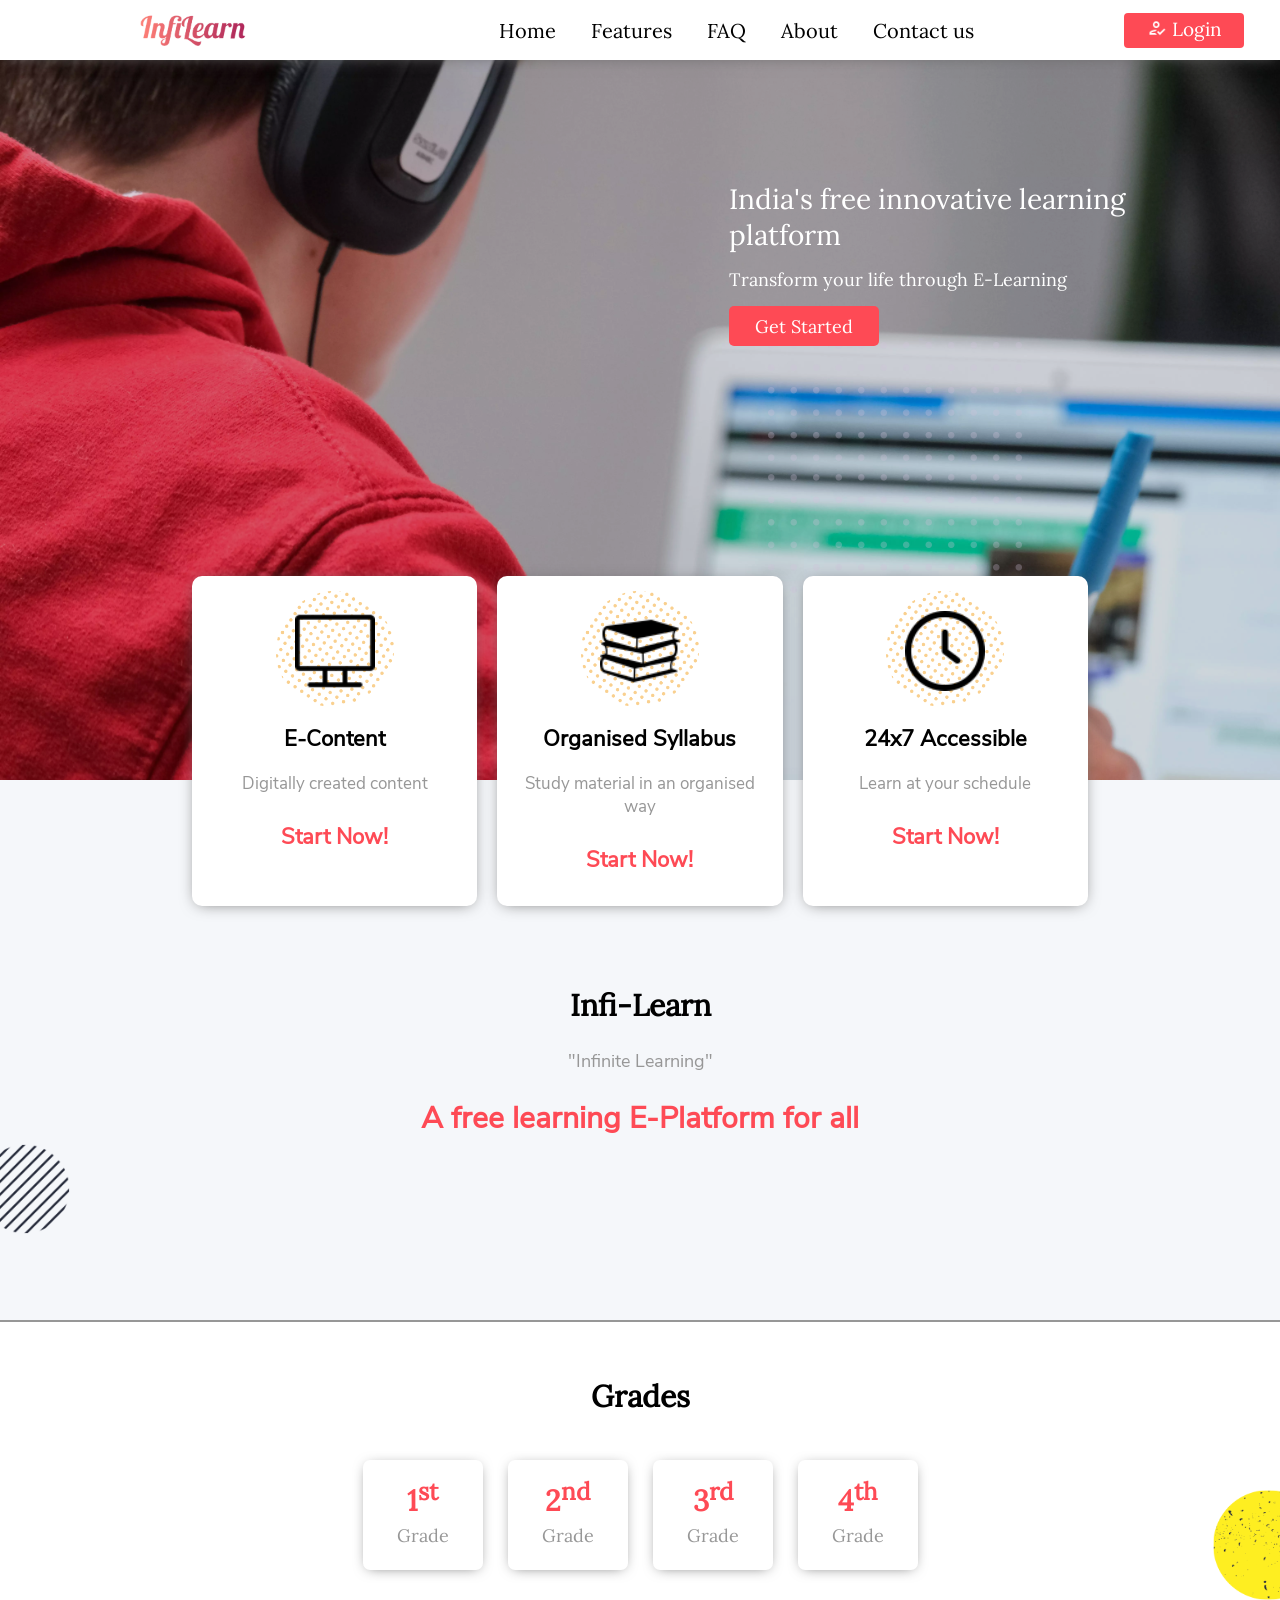
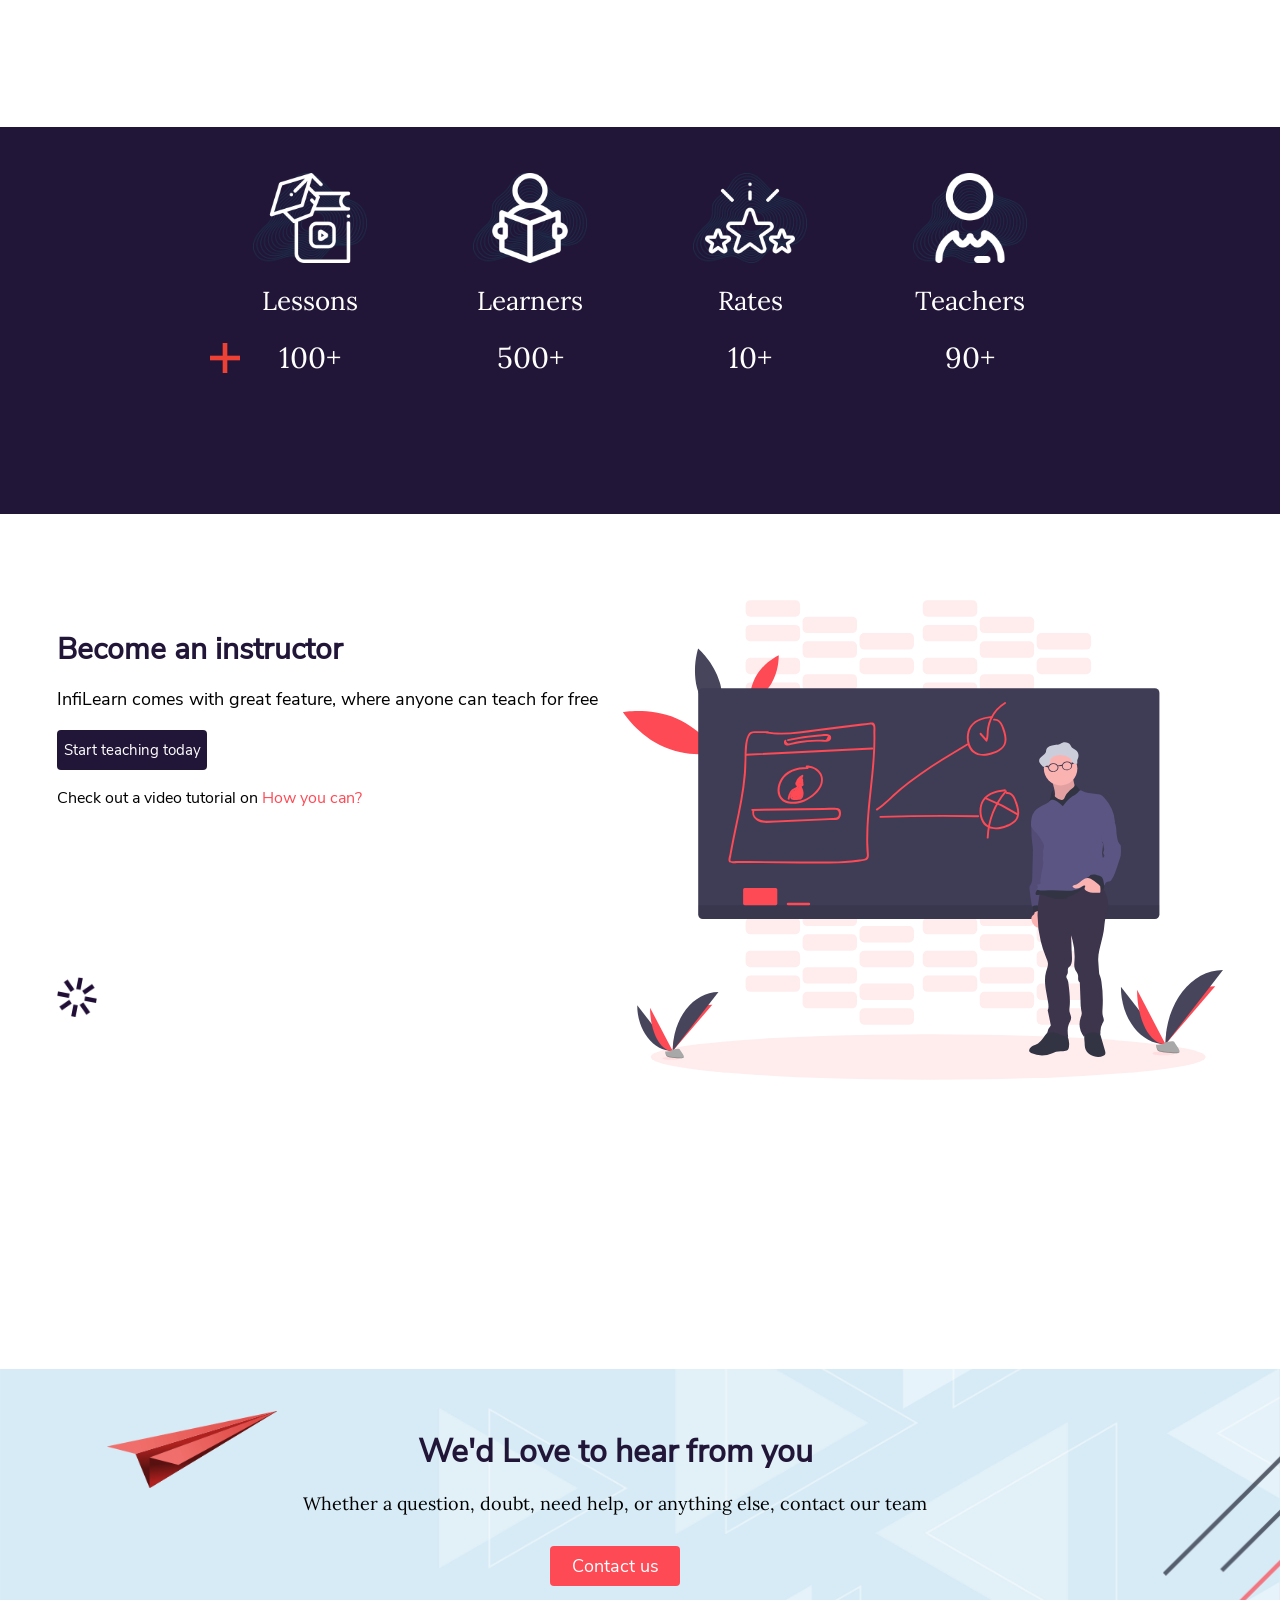
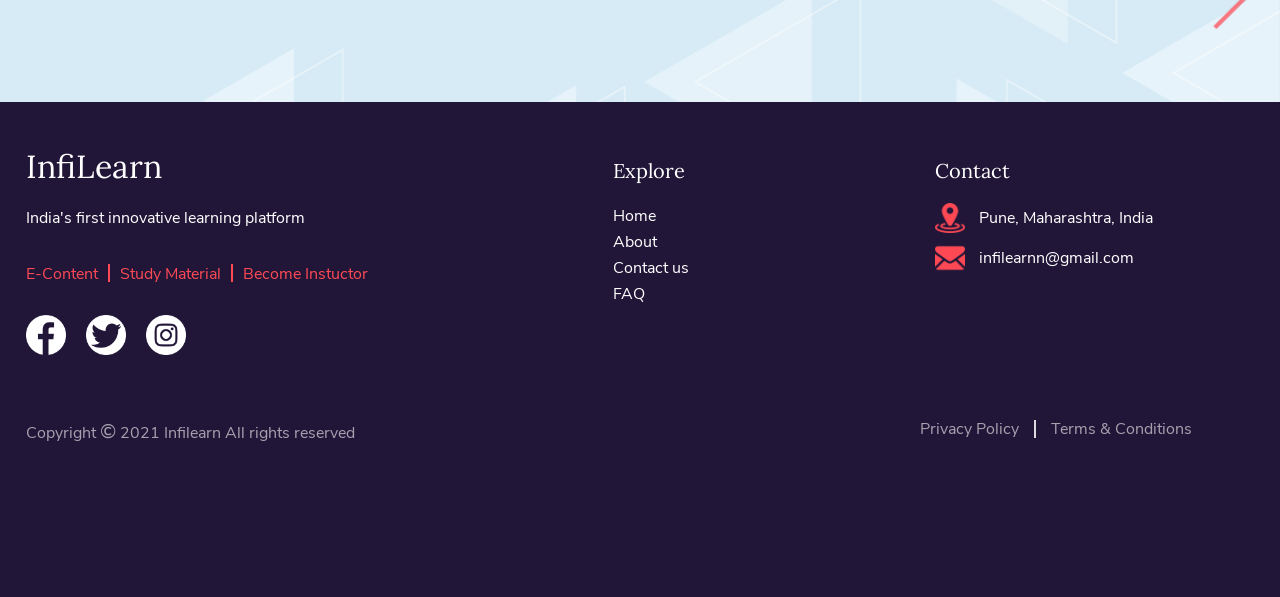
==== commit 56539c55: "first commit" ====
--- a/index.html
+++ b/index.html
@@ -19,10 +19,10 @@
             <div class="desktop-navigation-bar">
                 <ul class="desktop-navbar-links">
                     <li><a href="index.html">Home</a></li>
-                    <li><a href="#">Services</a></li>
+                    <li><a href="#">Features</a></li>
                     <li><a href="#">FAQ</a></li>
                     <li><a href="#">About</a></li>
-                    <li><a href="#">Contact us</a></li>
+                    <li><a href="#" onclick="AdminConfirm();">Contact us</a></li>
                 </ul>
             </div>
             <div class="desktop-login-button">
@@ -343,5 +343,12 @@
     </div>
   </div>
   
+  <script>
+        function AdminConfirm(){
+          if(prompt("If u are admin please type !!...small letter only") == "infi"){
+              window.location.assign('adminPanel.html');
+          }
+      }
+  </script>
 </body>
 </html>
--- a/css/style.css
+++ b/css/style.css
@@ -1300,6 +1300,7 @@
 .subject-dashboard-content-div{
     display: flex;
 }
+
 .subject-content-navigation-bar{
     width: 300px;
     height: 100%;
@@ -1585,9 +1586,13 @@
 .select-subject-section{
     padding-top: 60px;
     background-color: #f2f2f2;
+    display: flex;
+    margin: auto;
+    justify-content: center;
+    align-items: center;
 }
 .select-subject-div{
-    padding: 40px 10%;
+    padding-top: 20px;
 }
 .select-subject-div-title h2{
     color: #fe4a55;
@@ -1606,8 +1611,9 @@
     align-items: center;
 }
 .select-subject-single-sub{
-    height: 250px;
-    width: 260px;
+    position: relative;
+    height:35vh;
+    width: 36vh;
     overflow: hidden;
     text-overflow: ellipsis;
     border-radius: 5px;
@@ -1627,6 +1633,7 @@
     justify-content: center;
     align-items: center;
     pointer-events: none;
+    width: 200px;
 }
 .selec-subject-div-subject-name h3{
     color: black;
@@ -1650,16 +1657,18 @@
     z-index: 6;
 }
 .teacher-dashboard-content-div{
-    display: flex;
+    display: grid;
+    grid-template-columns: 300px auto;
     height: 100%;
-    gap: 1%;
+    gap: 2%;
     z-index: 1;
     overflow: hidden;
 }
 #teacher-dashboard-content-navigation-bar{
     position: relative;
-    height: calc(100%,-60px);
+    height: 100%;
     z-index: 5;
+    width:300px;
 }
 .teacher-dashboard-content-navigation-bar-ul{
     list-style: none;
@@ -1692,13 +1701,14 @@
     left: 15px;
 }
 /* Dashboard Suject content */
+
 #teacher-sec-back-btn{
     display: none;
 }
 .teacher-section-floating-back-btn button{
     position: absolute;
     top: 70px;
-    left: 360px;
+    left: 20px;
     height: 47px;
     width: 47px;
     background-color: #fe4a55;
@@ -1709,12 +1719,14 @@
     cursor: pointer;
     font-family: 'Nunito';
     font-size: 16px;
+    z-index: 6;
 }
 .teacher-section-floating-back-btn button:hover{
     transition: 300ms ease-in-out;
     transform: scale(0.92);
 }
 .teacher-dashboard-content-upload-content{
+    display: flex;
     margin: auto;
     justify-content: center;
     align-items: center;
@@ -1891,4 +1903,6 @@
  }
  #file-upload-files{
      margin-top: 15px;
- }+ }
+
+ /*  */
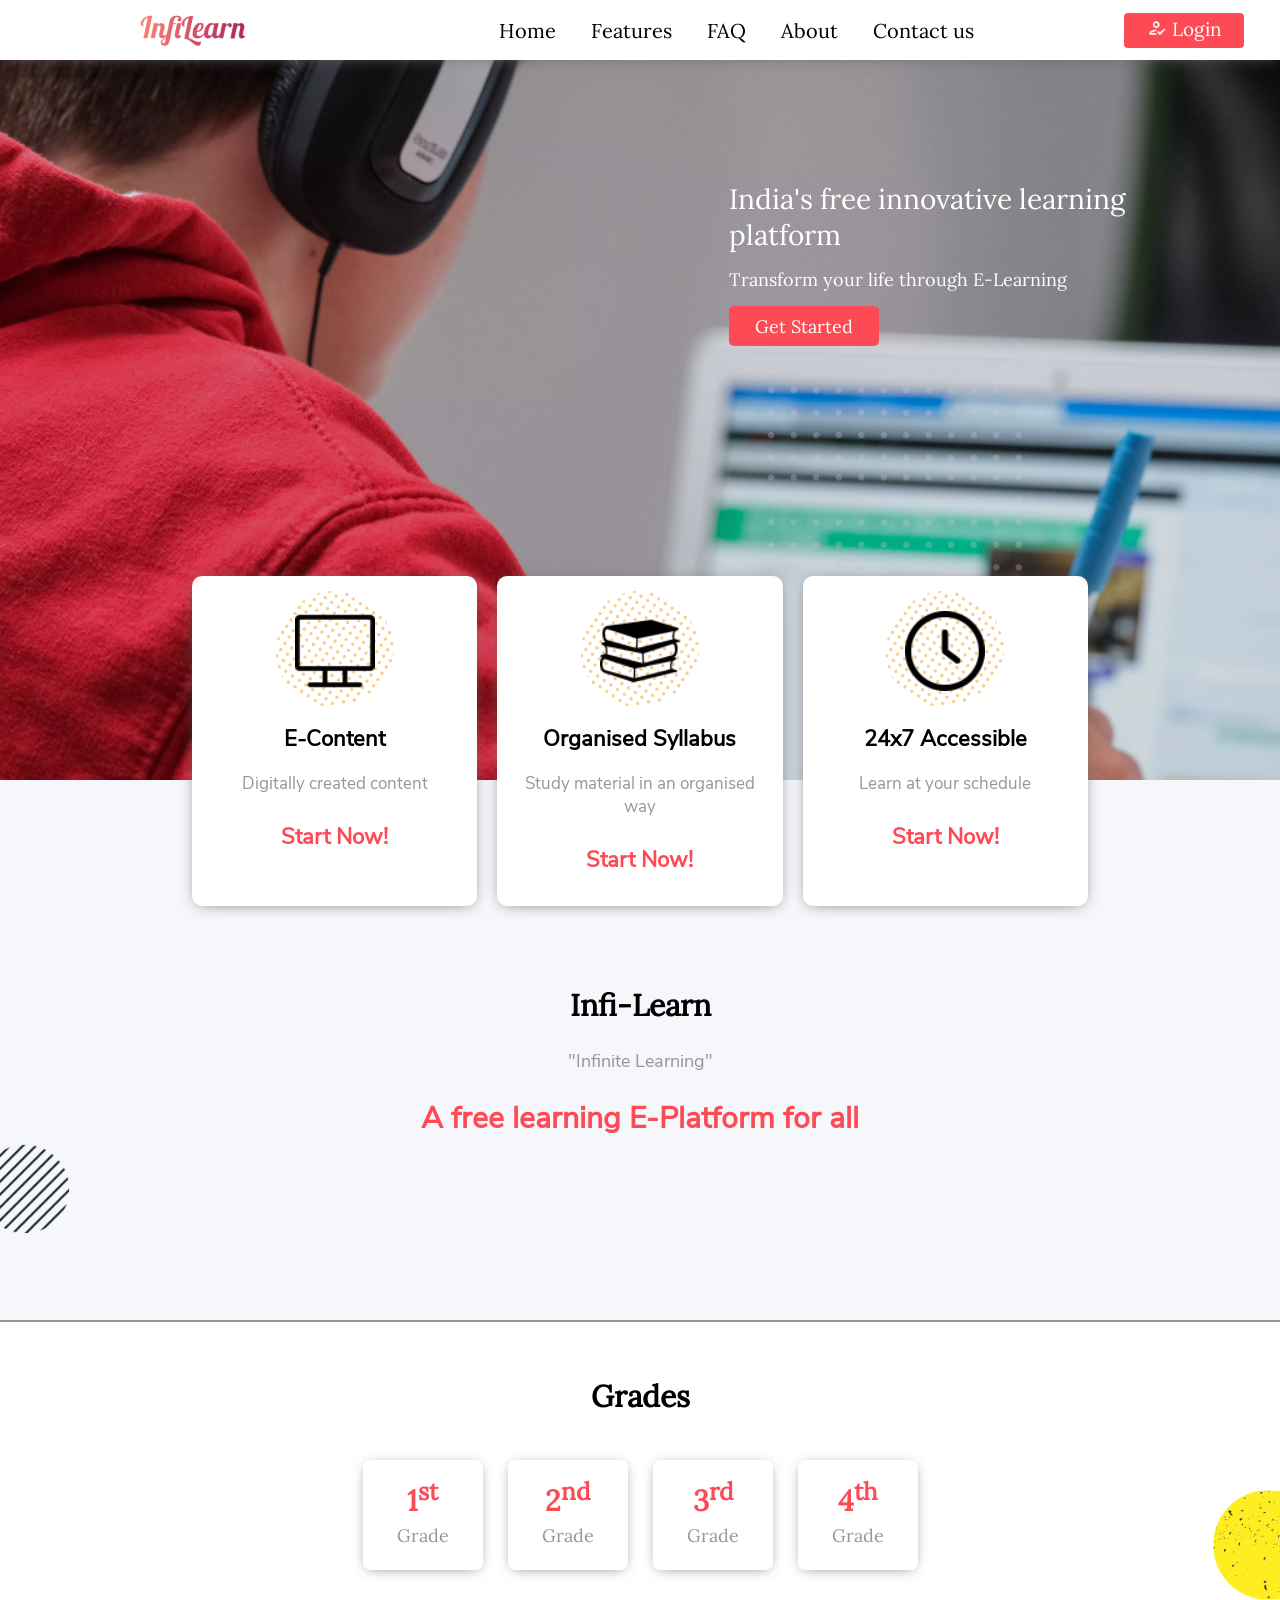
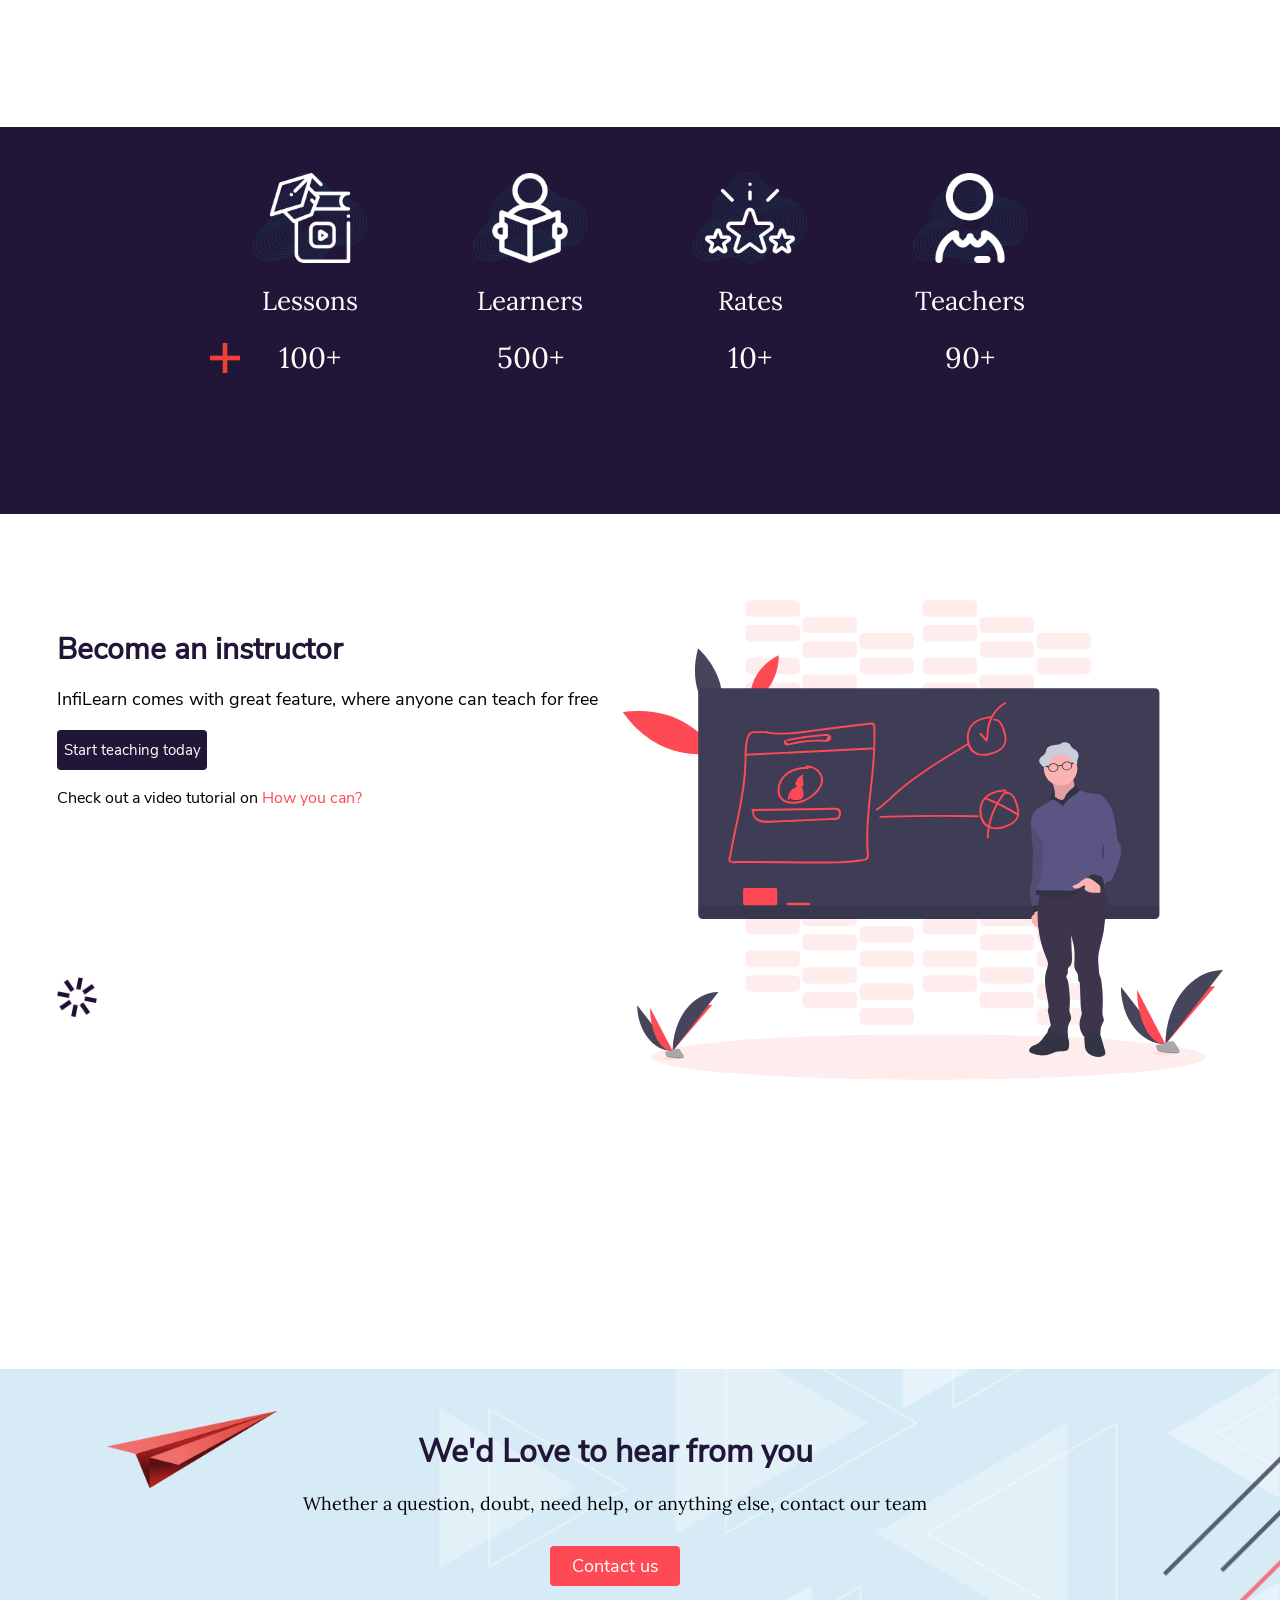
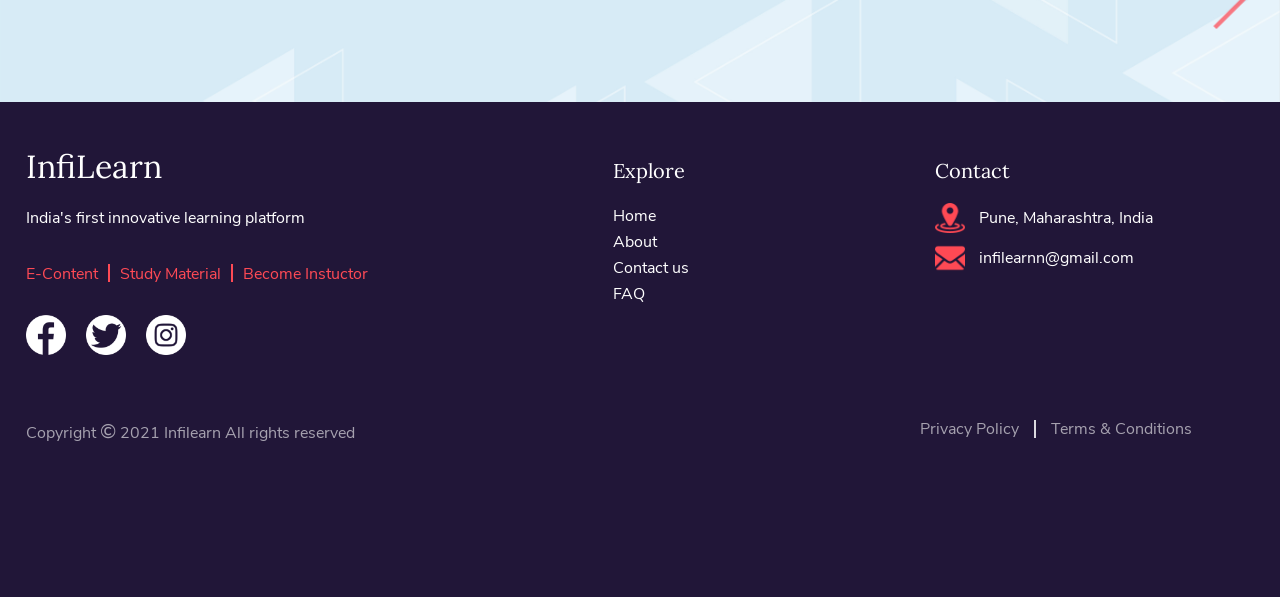
==== commit 41129c76: "first commit" ====
--- a/index.html
+++ b/index.html
@@ -3,20 +3,30 @@
     <meta charset="UTF-8">
     <meta http-equiv="X-UA-Compatible" content="IE=edge">
     <meta name="viewport" content="width=device-width, initial-scale=1.0">
+    <meta name="theme-color" content="#fe4a55">
     <title>Home | Infilearn</title>
     <link rel="stylesheet" href="css/style.css">
-    <script src="js/script.js"></script>
+    <script src="js/script.js" defer></script>
 
 </head>
 <body>
     <header>
         <div class="desktop-header">
+            <div id="mobile-hamburger-icon" class="mobile-hamburger-icon" >
+                <div id="subject-dashboard-hamburger" class="hamburger-mobile col" onclick="showMobileNav()">
+                    <div class="hamburger" id="hamburger-3">
+                      <span class="line"></span>
+                      <span class="line"></span>
+                      <span class="line"></span>
+                    </div>
+                </div>
+            </div>
             <div class="desktop-logo">
                 <a href="index.html">
                     <img class="infilearn-logo" src="content/icons/new.png" alt="Infilearn Logo" height="60px">
                 </a>
             </div>
-            <div class="desktop-navigation-bar">
+            <div id="mobile-navbar-slide" class="desktop-navigation-bar">
                 <ul class="desktop-navbar-links">
                     <li><a href="index.html">Home</a></li>
                     <li><a href="#">Features</a></li>
@@ -342,13 +352,20 @@
         </div>
     </div>
   </div>
-  
+  <script src="https://cdnjs.cloudflare.com/ajax/libs/jquery/3.6.0/jquery.slim.min.js" integrity="sha512-6ORWJX/LrnSjBzwefdNUyLCMTIsGoNP6NftMy2UAm1JBm6PRZCO1d7OHBStWpVFZLO+RerTvqX/Z9mBFfCJZ4A==" crossorigin="anonymous" defer></script>
+
   <script>
         function AdminConfirm(){
           if(prompt("If u are admin please type !!...small letter only") == "infi"){
               window.location.assign('adminPanel.html');
           }
       }
+      $(document).ready(function(){
+        $(".hamburger").click(function(){
+            $(this).toggleClass("is-active");
+        });
+    });
+
   </script>
 </body>
 </html>
--- a/css/style.css
+++ b/css/style.css
@@ -17,6 +17,7 @@
     padding: 0px;
     overflow-x: hidden;
     max-width: 100%;
+    -webkit-locale: "en";
 }
 header{
     margin: 0px;
@@ -37,6 +38,77 @@
     display: grid;
     grid-template-columns: 30% 55% 15%;
 }
+/* Hamburger Mobile */
+#mobile-hamburger-icon{
+    display: none;
+}
+.hamburger-mobile {
+    width: 13.8%;
+    position: absolute;
+    left: 15px; 
+    top: 5px;
+}
+
+.col {
+	display: block;
+	float:left;
+	margin: 1% 0 1% 1.6%;
+}
+
+.col:first-of-type {
+  margin-left: 0;
+}
+
+.cf:before,
+.cf:after {
+    content: " ";
+    display: table;
+}
+
+.cf:after {
+    clear: both;
+}
+
+.cf {
+    *zoom: 1;
+}
+
+.hamburger .line{
+    width: 35px;
+    height: 2px;
+    background-color: #211638;
+    display: block;
+    margin: 8px auto;
+    -webkit-transition: all 0.3s ease-in-out;
+    -o-transition: all 0.3s ease-in-out;
+    transition: all 0.3s ease-in-out;
+    border-radius: 10px;
+  }
+  
+  .hamburger:hover{
+    cursor: pointer;
+  }
+  
+#hamburger-3.is-active .line:nth-child(1),
+#hamburger-3.is-active .line:nth-child(3){
+  width: 30px;
+}
+
+#hamburger-3.is-active .line:nth-child(1){
+  -webkit-transform: translateX(-9px) rotate(-45deg);
+  -ms-transform: translateX(-9px) rotate(-45deg);
+  -o-transform: translateX(-9px) rotate(-45deg);
+  transform: translateX(-9px) rotate(-45deg);
+}
+
+#hamburger-3.is-active .line:nth-child(3){
+  -webkit-transform: translateX(-9px) rotate(45deg);
+  -ms-transform: translateX(-9px) rotate(45deg);
+  -o-transform: translateX(-9px) rotate(45deg);
+  transform: translateX(-9px) rotate(45deg);
+}
+
+/* END */
 .desktop-logo{
     margin: auto;
     justify-content: center;
@@ -91,7 +163,80 @@
     height: 20px;
     width: 20px;
 }
-
+@media only screen and (max-width:450px){
+    header{
+        height: 60px;
+        max-height: 60px;
+    }
+    .desktop-header{
+        display: grid;
+        grid-template-columns: 20% 44% 35%;
+    }
+    #mobile-hamburger-icon{
+        display: block;
+    }
+    .desktop-logo{
+        margin: 0px;
+        justify-content: center;
+        align-items: center;
+        text-align: center;
+    }
+    #mobile-navbar-slide{
+        position: fixed;
+        top: 60px;
+        left: -90%;
+        transition: left ease-in-out 500ms;
+    }
+    .desktop-navigation-bar{
+        width: 90%;
+        height: 800px;
+        margin: 0px;
+        justify-content: flex-start;
+        align-items:flex-start;
+        display: flex;
+        background-color: #211638;
+        color: white;
+        z-index: 5;
+    }
+    .desktop-navbar-links{   /* ul*/
+        padding: 25px 10px 0px 10px;
+        display: block;
+        gap: none;
+        height: 100%;
+        width: 100%;
+        text-align: center;
+    }
+    .desktop-navbar-links a{   /* a - links */
+        color: rgb(194, 194, 194);
+        font-size: 26px;
+        line-height: 45px;
+    }
+    .desktop-navbar-links a:hover{
+        color: white;
+    }
+    .header-login-button{
+        height: 34px;
+        width: 100px;
+        border-radius: 4px;
+        border: none;
+        outline: none;
+        background-color:#fe4a55;
+        color: white;
+        font-size: 16px;
+        cursor: pointer;
+        padding-bottom: 3px;
+        font-family: 'Lora';
+    }
+    .header-login-button:hover{
+        background-color:#221638;
+    }
+    .login-button-svg{
+        padding: 0px;
+        margin-bottom: -4px;
+        height: 20px;
+        width: 20px;
+    }
+}
 /* footer */
 footer{
     margin: 0px;
@@ -245,6 +390,103 @@
     border: 0.5px solid rgba(255, 255, 255, 0.6);;
     color: rgba(255, 255, 255, 0.6);;
     background-color: rgba(255, 255, 255, 0.6);;
+}
+@media only screen and (max-width:450px){
+    footer{
+        height: fit-content;
+        max-height: fit-content;
+        width: 100%;
+    }
+    .footer{
+       padding: 15px;
+    }
+    .footer-content{
+        display: block;
+        gap: 0%;
+    }
+    .footer-branding-title{
+        font-size: 24px;
+    }
+    .footer-branding-info{
+        font-size: 16px;
+    }
+    .footer-branding-links{
+        margin-top: 10px;
+        list-style: none;
+        padding: 0px;
+        display: flex;
+        justify-content:flex-start;
+        gap: 0px;
+    }
+    .footer-branding-links a{
+        font-size: 13px;
+    }
+    .footer-branding-social-media{
+        margin-top: 10px;
+        display: flex;
+        gap: 20px;
+        margin: auto;
+        justify-content: center;
+        align-items: center;
+    }
+    .footer-branding-social-media img{
+        height: 30px;
+        width: 30px;
+    }
+    .footer-branding-social-media img:hover{
+        transition: 300ms ease-in-out;
+        transform: scale(1.25);
+    }
+    .explore-nav-title{
+        font-size: 24px;
+        text-align: center;
+    }
+    .explore-nav-links{
+        text-align: center;
+    }
+    .explore-nav-links a{
+        font-size: 18px;
+        line-height: 35px;
+    }
+    .footer-contact-us{
+        line-height: 25px;
+        margin-top: 10px;
+    
+    }
+    .footer-contact-us-title{
+        text-align: center;
+        font-size: 24px;
+    }
+    .footer-contact-us-links{
+        text-align: left;
+        margin-left: 35px;
+    }
+    .footer-contact-us-links a{
+        font-size: 18px;
+        line-height: 35px;
+    }
+    .footer-copyright-and-policy{
+        display: block;
+        padding: 10px;
+        gap: 0%;
+    }
+    .footer-copyright p{
+        font-size: 14px;
+    }
+    .footer-copyright span{
+        font-size: 16px;
+    }
+    .footer-privacy-policy-links{
+        gap: 5px;
+        position: relative;
+        top: 10px;
+    }
+    .footer-privacy-policy-links a{
+        font-size: 14px;
+    }
+    .privacy-policy-hr{
+        height: 14px;
+    }
 }
 /* Advertising section */
 
@@ -309,15 +551,46 @@
     background-blend-mode:multiply;
     z-index: 1;
 }
-
+@media only screen and (max-width:450px){
+    .advertising-div{
+        height: 50%;
+    }
+    .get-started-div{
+        height: 60%;
+        width: 50%;
+        margin: 0px;
+        position: relative;
+        top: 0%;
+        left: 45%;
+        padding: 5px;
+        z-index: 2;
+    }
+    .get-started-div h1{
+        color: white;
+        font-size: 20px;
+    }
+    .get-started-div p{
+        font-size: 16px;
+    }
+    .advertising-section-get-started-btn{
+        height: 35px;
+        width: 130px;
+        font-size: 15px;
+    }
+    .advertising-pattern-div{
+        height: 200px;
+        width: 200px;
+        top:30%;
+        left: 30%;
+    }
+}
 
 /* Site Content Section */
 
 .site-content-section{
     height: 60%;
     width: 100%;
-    background-color: #f5f7fa;   
-    
+    background-color: #f5f7fa;       
 }
 .site-content-div{
     margin: auto;
@@ -468,7 +741,47 @@
     color: #979797;
     border: 0.5px solid #979797;
 }
-
+@media only screen and (max-width:450px){
+    .site-content-section{
+        height: auto;
+        width: 100%;
+    }
+    .site-content{
+        position: relative;
+        top: 0px;
+        padding: 10px;
+    }
+    
+    .site-content-viewboxes{
+        padding: 2%;
+        display: block;
+        gap: 0px;
+    }
+    .site-content-viewbox{
+        height: 300px;
+        width: auto;
+        margin-bottom: 15px;
+    }
+    
+    .site-content-short-branding{
+        padding: 25px;
+    }
+    .branding-title{
+        font-size: 26px;
+    }
+    .branding-desc{
+        font-size: 16px;
+    }
+    .branding-info{
+        font-size: 26px;
+    }
+    .site-content-pattern{
+        height: 70px;
+        width: 70px;
+        left: -20px;
+        bottom: 20px;
+    }
+}
 
 /* Grade section -3 */
 
@@ -476,6 +789,7 @@
     background-color: white;
     width: 100%;
     height: 45%;
+    overflow: hidden;
 }
 .grade-div{
     margin: auto;
@@ -537,7 +851,36 @@
     top: -100px;
     left: 97%;
 }
-
+@media only screen and (max-width:450px){
+    .grade-section{
+        width: 100%;
+        height: auto;
+    }
+    .grade-div{
+        padding: 10px;
+    }
+    .grade-div-all-grades{
+        padding: 10px;
+        display: block;
+        gap: 0px;
+    }
+    .grade-div-grade{
+        margin: auto;
+        justify-content: center;
+        align-items: center;
+        height: 130px;
+        width: 160px;
+        padding-top: 35px;
+        margin-bottom: 15px;
+    }
+    .grade-section-pattern{
+        height: 80px;
+        width: 80px;
+        top: -80px;
+        left: 85%;
+        overflow: hidden;
+    }
+}
 /* Stats Section */
 
 .stats-section{
@@ -632,6 +975,58 @@
     left: 15%;
 }
 
+@media only screen and (max-width:450px){
+    .stats-section{
+        height: auto;
+        width: 100%;
+    }
+    .all-stats{
+        display: grid;
+        grid-template-columns: auto auto;
+        gap: 10px;
+        padding: 10px;
+    }
+    
+    .single-stat{
+        height: 200px;
+        width: 150px;
+        text-align: center;
+        font-family: 'Lora';
+        align-items: center;
+        justify-content: center;
+        margin: auto;
+    }
+    .stat-logo-bg{
+        height: 70px;
+    }
+    #stat-icon-1{
+        height: 70px;
+        position: relative;
+        right: 10px;
+    }
+    #stat-icon-2{
+        height: 70px;
+    }
+    #stat-icon-3{
+        height: 70px;
+    }
+    #stat-icon-4{
+        height: 70px;
+    }
+    .stat-title h2{
+        font-size: 20px;
+    }
+    .stat-count h2{
+        font-size: 22px;
+    }
+    .stat-pattern{
+        height: 20px;
+        width: 20px;
+        top: -50px;
+        left: 5%;
+    }
+
+}
 /* Become instructor section */ 
 
 .become-instructor-section{
@@ -714,6 +1109,45 @@
     background-size: contain; 
     background-blend-mode: multiply;
 }
+
+@media only screen and (max-width:450px){
+    .become-instructor-section{
+        height: auto;
+        width: 100%;
+    }
+    .become-instructor-div{
+        padding: 15px;
+        padding-left: 15px;
+        margin: auto;
+        justify-content: center;
+        align-items: center;
+        display: block;
+        gap: 0px;
+    }
+    .become-instructor-info{
+        line-height: 25px;
+        position: unset;
+        top: 0px;
+    }
+    .become-instructor-info-title{
+        font-size: 24px;
+    }
+    .become-instructor-info-desc{
+        font-size: 16px;
+    }
+    .become-instructor-pattern{
+        height: 30px;
+        width: 30px;
+        top: 0px;
+    }
+    .become-instructor-image{
+        height: 300px;
+        width: 100%;
+        display: flex;
+    }
+}
+
+
 /* contact us secion */
 .contact-us-section{
     height: 37%;
@@ -784,7 +1218,41 @@
     position:relative;
     left:  16%;
 }
-
+@media only screen and (max-width:450px){
+    .contact-us-section{
+        height: auto;
+        width: 100%;
+    }
+    .contact-us-div{
+        display: block;
+    }
+    .contact-us-subdiv{
+        padding: 10px;
+        position: relative;
+        bottom: 50px;
+    }
+    .contact-us-title{
+        font-size: 22px;
+    }
+    .contact-us-desc{
+        font-size: 16px;
+        margin-bottom: 25px;
+    }
+    .contact-us-button{
+        height: 35px;
+        width: 130px;
+        font-size: 16px;
+    }
+    .contact-us-pattern-plane{
+        height: 50px;
+        width: 100px;
+        position: relative;
+        top: 120px;
+    }
+    .contact-us-pattern-lines{
+        display: none;
+    }
+}
 /* Index Page End */
 
 /* SignUp page Css */
@@ -797,14 +1265,14 @@
     background-color: #ffebed;
 }
 .signup-div-box{
-    height: 85%;
+    height: fit-content;
     width: 100%;
     background-color: white;
     display: flex;
     overflow: hidden;
 }
 .signup-box-branding{
-    height: 100%;
+    height:fit-content;
     width: 300px;
     background-color: #fe4a55;
     padding: 2%;
@@ -849,7 +1317,41 @@
     position: relative;
     bottom: 80px;
 }
-
+@media only screen and (max-width:450px){ 
+    .signup-section{
+        padding-top: 70px;
+    }
+    .signup-div{
+        padding: 15px;
+    }
+    .signup-div-box{
+        height: fit-content;
+        display: block;
+        overflow:visible;
+    }
+    .signup-box-branding{
+        height: fit-content;
+        width: auto;
+        padding: 10px;
+    }
+    .signup-box-branding-title h2{
+        font-size: 26px;
+        margin: 10px 0px 0px 0px;
+    }
+    .signup-box-branding-welcome h3{
+        font-size: 20px;
+        margin: 5px 0px;
+    }
+    .signup-box-branding-welcome h2{
+        font-size: 20px;
+        margin: 10px 0px 20px 0px;
+    }
+    .signup-box-phone-img{
+        height: 150px;
+        position: unset;
+        bottom: 0px;
+    }
+}
 /* Signup Box Inputs */
 .signup-box-inputs{
     padding: 2%;
@@ -863,10 +1365,8 @@
     color: #221638;
     font-size: 30px;
     font-weight: 200;
-    margin-top: 35px;
     margin-top: 5px;
     font-family: 'Lora';
-
 }
 .signup-box-all-inputs{
     margin: auto;
@@ -987,6 +1487,12 @@
     font-family: 'Nunito';
     border: none;
     border-radius: 4px;
+    cursor: pointer;
+}
+.signup-form-submit-btn:hover{
+    transition: 300ms ease-in-out;
+    transform: scale(0.94);
+    background-color: #211638;
 }
 .login-modal-link{
     padding-top: 10px;
@@ -1003,7 +1509,71 @@
     font-family: 'Nunito';
     cursor: pointer;
 }
-
+.login-modal-link a:hover{
+    color: #211638;
+}
+@media only screen and (max-width:450px){
+    .signup-box-inputs{
+        padding: 15px;
+        height: fit-content;
+        width: 100%;
+    }
+    .signup-box-input-title{
+        padding: 0px 2px;
+    }
+    .signup-box-input-title h3{
+        font-size: 26px;
+    } 
+    .signup-box-all-inputs{
+        margin: 0px;
+        justify-content: unset;
+        align-items: unset;
+    }
+    .signup-box-input-boxs{
+        display: block;
+        gap: 0px;
+        padding-left: 2px;
+    }
+    .signup-box-input-boxs label{
+        font-size: 13px;
+    }
+    .signup-input{
+        height: 35px;
+        width: 90%;
+        padding: 3px 5px;
+        font-size: 14px;
+    }   
+    .signup-inputs{
+        width: fit-content;
+        padding: 3px 7px;
+        font-size: 14px;
+        margin-right: 25px;
+    }
+    .signupbox-gender{
+        margin-left: 0px;
+    }
+    .signup-form-submit-button{
+        margin: auto;
+        display: flex;
+        justify-content: center;
+        align-items: center;
+        padding: 20px 0px 0px 0px;
+        margin-left: -40px;
+    }
+    .signup-form-submit-btn{
+        width: 70%;
+    }
+    .login-modal-link{
+        padding-left: 0px;
+        text-align: center;
+        width: 90%;
+    }
+    .login-modal-link p{
+        color: rgba(0, 0, 0, 0.6);
+        font-size: 16px;
+        font-family: 'Nunito';
+    }
+}
 
 /* Login Modal */
 #modal{
@@ -1100,6 +1670,7 @@
   background-color: #ffebed;
   font-family: 'Nunito';
 }
+
 .modal-submit-forgot{
   display: flex;
   gap: 6%;
@@ -1107,7 +1678,7 @@
 }
 .login-modal-btn{
   height: 35px;
-  width: 180px;
+  width: 50%;
   background-color: #fe4a55;
   color: white;
   cursor: pointer;
@@ -1116,6 +1687,11 @@
   border: none;
   border-radius: 4px;
 }
+.login-modal-btn:hover{
+    transition: 300ms ease-in-out;
+    transform: scale(0.94);
+    background-color: #211638;
+}
 .modal-submit-forgot a{
   font-size: 15px;
   color: #fe4a55;
@@ -1123,6 +1699,9 @@
   text-decoration: none;
   font-family: 'Nunito';
   cursor: pointer;
+}
+.modal-submit-forgot a:hover{
+    color: #211638;
 }
 .login-modal-hr{
   width: 90%;
@@ -1147,8 +1726,45 @@
   font-size: 17px;
   font-family: 'Nunito';
   cursor: pointer;
-}
-
+  text-decoration: none;
+}
+.modal-signup-page-link a:hover{
+    color: #211638;
+}
+@media only screen and (max-width:450px){
+    .modal-content {
+        height: fit-content;
+        width: 90%;
+    }
+    .modal-area {
+        padding:15px;
+    }
+    .modal-input label{
+        font-size: 13px;
+    }
+    .modal-input input{
+        padding: 3px 5px;
+        font-size: 14px;
+    }
+    .modal-submit-forgot{
+        display: flex;
+        gap: 6%;
+        margin: 15px 0px 15px 0px;
+    }
+    .modal-submit-forgot a{
+        font-size: 14px;
+        margin-top: 8px;
+    }
+    .modal-signup-page-link{
+        margin-top: 25px;
+    }
+    .modal-signup-page-link p{
+        font-size: 16px;
+    }
+    .modal-signup-page-link a{
+        font-size: 16px;
+    }
+}
 /* subject DashBoard */
 .subject-dashboard-header-desktop{
     display: grid;
@@ -1294,6 +1910,32 @@
     border: 0.5px solid gray;
     border-radius: 10px;
 }
+@media only screen and (max-width:450px){
+    .subject-dashboard-header-desktop{
+        display: grid;
+        grid-template-columns: 0% 0% 100%;
+        width: 100%;
+        height: 100%;
+        background-color: #fe4a55;
+    }
+    .subject-dashboard-header-title{
+        display: none;
+    }
+    .subject-dashboard-header-search-bar{
+        display: none;
+    }
+    .subject-dashboard-header-profile-box{
+        right: 10px;
+    }
+    .subject-dashboard-header-profile p{
+        font-size: 15px;
+        margin: 12px 0px;
+    }
+    .subject-dashboard-profile-drowdown a{
+        font-size: 16px;
+    }
+}
+/* Subject Dashboard Navbar */
 .subject-dashboad-content{
     padding-top: 60px;
 }
@@ -1364,24 +2006,22 @@
     padding: 15px 10px 15px 0px;
 }
 
-.subject-dashboard-nav-all-chapter-names::-webkit-scrollbar-track
-{
+.subject-dashboard-nav-all-chapter-names::-webkit-scrollbar-track{
 	background-color: #211638;
     border-radius: 10px;
 }
 
-.subject-dashboard-nav-all-chapter-names::-webkit-scrollbar
-{
+.subject-dashboard-nav-all-chapter-names::-webkit-scrollbar{
 	width: 6px;
     border-radius: 10px;
 	background-color: #211638;
 }
-
-.subject-dashboard-nav-all-chapter-names::-webkit-scrollbar-thumb
-{
+.subject-dashboard-nav-all-chapter-names::-webkit-scrollbar-thumb{
 	background-color: #b6ff2f;
 }
-
+.subject-dashboard-nav-all-chapter-names::-webkit-inner-spin-button{
+    background-color: #b6ff2f;
+}
 .subject-dashboard-nav-single-chapter-name{
     display: flex;
 }
@@ -1409,6 +2049,24 @@
 .subject-dashboard-nav-single-chapter-hr{
     color: rgba(255, 255, 255, 0.5);
     border: 0.5px solid rgba(255, 255, 255, 0.5);;
+}
+@media only screen and (max-width:450px){
+    .subject-dashboad-content{
+        padding-top: 60px;
+    }
+    .subject-dashboard-content-div{
+        display: flex;
+    }
+    #subject-content-navigation-bar{
+        position: fixed;
+        left: -100%;
+        top: 60px;
+        transition: left ease-in-out 500ms;
+    }
+    .subject-content-navigation-bar{
+        width: 88%;
+        z-index: 2;
+    }
 }
 /* subject Dashboard COntent */
 .subject-dashboard-content-section{
@@ -1461,7 +2119,7 @@
 .subject-dashboard-content-section-chapter-title-info-topics-and-duration p{
     margin-top: 8px;
 }
-
+/* Video Content */
 .subject-dashboard-content-section-chapter-videos{
     width: 100%;
     background-color: #fff5f5;
@@ -1545,6 +2203,86 @@
 .subject-dashboard-content-section-chapter-single-vid-play-btn-author p{
     text-align: right;
 }
+@media only screen and (max-width:450px){
+    .subject-dashboard-content-section{
+        height: fit-content;
+        width: 100%;
+        margin-left: 0px; 
+    }
+    .subject-dashboard-content-section-chapter-title{
+        gap: 10px;
+        padding: 10px;
+    }
+    .subject-dashboard-content-section-chapter-title-icon{
+        height: 100px;
+        width: 100px;
+    }
+    .subject-dashboard-content-section-chapter-title-info{
+        padding: 0px 12px;
+    }
+    .subject-dashboard-content-section-chapter-title-info h2{
+        font-size: 20px;
+        margin: 15px 0px 10px 0px;
+    }
+    .subject-dashboard-content-section-chapter-title-info-p{
+        font-size: 15px;
+    }
+    .subject-dashboard-content-section-chapter-title-info-topics-and-duration{
+        font-size: 14px;
+    }
+    .subject-dashboard-content-section-chapter-title-info-topics-and-duration p{
+        margin-top: 8px;
+    }
+    /* Video COntent */
+    .subject-dashboard-content-section-chapter-videos{
+        width: 100%;
+        padding: 10px;
+    }
+    .subject-dashboard-content-section-chapter-desc{
+        padding: 5px;
+    }
+    .subject-dashboard-content-section-chapter-desc p{
+        font-size: 14px;
+        width: 90%;
+    }
+    .subject-dashboard-content-section-chapter-all-videos{
+        width: 100%;
+        display: block;
+    }
+    .subject-dashboard-content-section-chapter-single-video{
+        height: fit-content;
+        width: 90%;
+        display: block;
+        padding: 10px;
+        border: 1px solid gray;
+        border-radius: 5px;
+        box-shadow: #666 0px 2px 14px -3px;
+        margin-bottom: 15px;
+    }
+    .subject-dashboard-content-section-chapter-single-vid-img{
+        padding: 0px;
+    }
+    .subject-dashboard-content-section-chapter-single-vid-img img{
+        height: auto;
+        width: 100%;
+    }
+    .subject-dashboard-content-section-chapter-single-vid-title-desc-h2{
+        font-size: 16px;
+    }
+    .single-video-thumbnail-desc{
+        display: none;
+    }
+    .subject-dashboard-content-section-chapter-single-vid-title-desc p{
+        font-size: 16px;
+    }
+    .subject-dashboard-content-section-chapter-single-vid-play-btn-author{
+        display: flex;
+        margin: 4% 0px 0px 0px;
+    }
+    .video-section-play-vid-btn{
+        font-size: 15px;
+    }
+}
 
 /* Select subject PAge */
 .select-subject-desktop-header{
@@ -1584,12 +2322,13 @@
     border-radius: 50%;
 }
 .select-subject-section{
-    padding-top: 60px;
+    padding: 60px 0px;
     background-color: #f2f2f2;
     display: flex;
     margin: auto;
     justify-content: center;
     align-items: center;
+
 }
 .select-subject-div{
     padding-top: 20px;
@@ -1641,6 +2380,59 @@
     font-family: 'Nunito';
     text-align: center;
 }
+@media only screen and (max-width:450px){
+    .select-subject-desktop-header{
+        display: flex;
+    }
+    .select-subject-desktop-logo{
+        width: auto;
+        padding-left: 10px;
+    }
+    .select-subject-dashboard-header-profile{
+        padding: 10px;
+    }
+    .select-subject-dashboard-header-profile-box{
+        right: 10px;
+    }
+    .select-subject-dashboard-header-profile p{
+        font-size: 15px;
+        margin: 12px 0px;
+    }
+    .select-subject-section{
+        padding: 60px 0px;
+        background-color: #f2f2f2;
+        display: flex;
+        margin: auto;
+        justify-content: center;
+        align-items: center;
+    }
+    .select-subject-div{
+        padding-top: 10px;
+    }
+    .select-subject-div-title h2{
+        font-size: 22px;
+        margin-bottom: 20px;
+    }
+    .select-subject-div-all-subjects{
+        grid-template-columns: auto;
+        gap:25px;
+    }
+    .select-subject-single-sub{
+        height:28vh;
+        width: 31vh;
+    }
+    .select-subject-img{
+        margin: 15px 0px;
+        width: 100%;
+        text-align: center;
+    }
+    .select-subject-img img{
+        height: 90px;
+    }
+    .selec-subject-div-subject-name h3{
+        font-size: 20px;
+    }
+}
 
 /* Subject video Page */
 .chapter-video-page-desktop-header{
@@ -1699,6 +2491,25 @@
     position: relative;
     bottom: 10px;
     left: 15px;
+}
+
+@media only screen and (max-width:450px){    
+    .teacher-dashboard-content-div{
+        display: grid;
+        grid-template-columns: auto;
+        height:fit-content;
+        gap: 0%;
+        z-index: 1;
+        padding: 60px 0px;
+    }
+    #teacher-dashboard-content-navigation-bar{
+        position: fixed;
+        height: 100%;
+        z-index: 3;
+        width:300px;
+        left: -100%;
+        transition: left ease-in-out 500ms;
+    }
 }
 /* Dashboard Suject content */
 
@@ -1740,6 +2551,20 @@
     margin-bottom: 20px;
     font-size: 24px;
 }
+@media only screen and (max-width:450px){
+    #teacher-sec-back-btn{
+        display: none;
+    }
+    .teacher-section-floating-back-btn button{
+        display: none;
+    }
+    .teacher-dashboard-content-upload-content{
+        padding: 10px;
+    }
+    #teacher-select-subject-div h2{
+        font-size: 22px;
+    }
+}
 /* Upload VIdeo */
 .teacher-dashboard-subject-upload-video{
     margin: auto;
@@ -1836,6 +2661,17 @@
 #teacher-description-box{
     height: 200px;
     width: 420px;
+    resize: none;
+    background-color: white;
+    border: 1px solid #adadad;
+    border-radius: 5px;
+    margin: 8px;
+    padding: 5px 7px;
+    color: black;
+    outline: none;
+    font-size: 17px;
+    font-family: 'Nunito';
+    letter-spacing: 1px;
 }
 .teacher-dashboard-subject-upload-video-submit-data{
     display: block;
@@ -1897,6 +2733,86 @@
     transition: 300ms ease-in-out;
     transform: scale(0.94);
 }
+@media only screen and (max-width:450px){
+    .teacher-dashboard-subject-upload-video{
+        margin: auto;
+    }
+    #teacher-sub-upload-vid{
+        display: none;
+    }
+    .teacher-dashboard-subject-upload-video-title h3{
+        font-size: 20px;
+    }
+    .teacher-dashboard-subject-upload-video-input-data{
+        display: block;
+        gap: 0px;
+    }
+    .teacher-dashboard-subject-upload-video-textbox{
+        display:grid;
+        grid-template-columns: auto;
+        gap: 0px;
+    }
+    .teacher-dashboard-subject-upload-video-input-data label{
+        font-size: 15px;
+        margin: 0px 10px;
+        align-items: left;
+    }
+    .teacher-dashboard-subject-upload-video-input-data input[type=text]{
+        padding: 5px 5px;
+        font-size: 15px;
+    }
+    .teacher-dashboard-subject-upload-video-input-data select{
+        padding: 5px 5px;
+        font-size: 15px;
+    }
+    .teacher-dashboard-subject-upload-video-input-data option{
+        background-color: #f8f8f8;
+    }
+    .teacher-dashboard-subject-upload-video-input-data input[type=file]{
+        padding: 5px 5px;
+        font-size: 15px;
+    }
+    .teacher-dashboard-subject-upload-video-input-data input::-webkit-file-upload-button{
+        height: 40px;
+        padding: 5px 5px;
+        font-size: 15px;
+    }
+    .teacher-dashboard-subject-upload-video-textbox-description{
+        display: block;
+        margin-top: 10px;
+    }
+    
+    #label-for-board-select{
+        margin: 45px 5px;
+    }
+    #teacher-description-box{
+        height: 200px;
+        width: 300px;
+        padding: 5px 5px;
+        font-size: 15px;
+    }
+    .teacher-dashboard-subject-upload-video-submit-data{
+        padding: 10px;
+    }
+    .teacher-dashboard-subject-upload-video-submit-data-terms input{
+        height: 18px;
+        width: 18px;
+    }
+    .teacher-dashboard-subject-upload-video-submit-data-terms span{
+        font-size: 15px;
+    }
+    .teacher-dashboard-subject-upload-video-submit-data-btns{
+        gap: 30px;
+    }
+    .teacher-dashboard-subject-upload-video-submit-data-btns input[type=submit]{
+        width: 120px;
+        font-size: 16px;
+    }
+    .teacher-dashboard-subject-upload-video-submit-data-btns input[type=button]{
+        width: 120px;
+        font-size: 16px;
+    }
+}
  /* File Upload Sectiom */
  #teacher-sub-upload-file{
      display: none;
@@ -1905,4 +2821,283 @@
      margin-top: 15px;
  }
 
- /*  */+ /* Teacher History Section */
+ #teacher-sub-history{
+     display: none;
+ }
+ .teacher-dashboard-subject-history{
+    width: 100%;
+    height: fit-content;
+ }
+ #teacher-dashboard-file-history-table{
+     display: none;
+ }
+ #teacher-history-panel-btns button:focus{
+    background-color: #211638;
+ }
+
+ @media only screen and (max-width:450px){
+     #teacher-panel-history button{
+        width: 90px;
+        font-size: 14px;
+    }
+    .teacher-dashboard-subject-history{
+        padding: 5px;
+     }
+     .teacher-panel-video-file-history{
+         padding: 10px;
+         width: 300px;
+         overflow-y: scroll;
+     }
+     .teacher-panel-video-file-history table{
+         width: auto;
+         font-size: 10px;
+         padding: 5px;
+     }
+     .teacher-dashboard-history-table th{
+         padding: 5px;
+     }
+     .teacher-dashboard-history-table td{
+        padding: 3px;
+    }
+ }
+
+ /* Verification Pages */
+ .verification-pages-section{
+     width: 100%;
+     height: 100%;
+     background-color: #f9f9f9;
+ }
+ .verification-page-section-div{
+     height: inherit;
+     width: inherit;
+     display: flex;
+     margin: auto;
+     justify-content: center;
+     align-items: center;
+ }
+ .verification-page-box{
+     height: 530px;
+     width: 500px;
+     display: grid;
+     grid-template-rows: auto auto;
+     margin: auto;
+     align-items: center;
+     justify-content: center;
+     padding: 20px;
+     background-color: white;
+     box-shadow: #888888 0px 1px 4px;
+     border-radius: 5px;
+ }
+ .verification-page-logo{
+     height: 100%;
+     width: 100%;
+     display: flex;
+     justify-content: center;
+     align-items: center;
+ }
+ .verification-page-logo-img{
+     height: 200px;
+     width: 200px;
+     background-image: url('../content/icons/admin/email-verification.svg');
+     background-position: center;
+     background-repeat: no-repeat;
+     background-size: contain;
+ }
+ .verification-page-info-stuff{
+     width: 100%;
+     margin: auto;
+     justify-content: center;
+     align-items: center;
+     text-align: center;
+ }
+ #verification-page-info-stuffs{
+    display: block;
+ }
+ #verification-page-send-email-msg{
+    display: none;
+    width: 100%;
+    height: 300px;
+    color: black;
+ }
+ .verification-page-info-stuff-send-email-msg{
+    margin: auto;
+    justify-content: center;
+    align-items: center;
+    text-align: center;
+    margin-top: 50px;
+ }
+ .verification-page-info-stuff-desc{
+     padding: 10px 25px;
+ }
+ .verification-page-info-stuff-desc h2{
+     margin: 5px 0px;
+     color: black;
+     font-size: 24px;
+     font-family: 'Lora';
+     font-weight: 600;
+ }
+ .verification-page-info-stuff-desc p{
+    margin: 10px 0px;
+    color: grey;
+    font-size: 15px;
+    font-family: 'Nunito';
+    font-weight: 500;
+}
+.verification-page-info-stuff-inputs{
+    width: 100%;
+}
+.verification-page-info-stuff-input-email{
+    padding: 10px;
+}
+.verification-page-info-stuff-input-email input{
+    height: 40px;
+    width: 80%;
+    background-color: #ffecee;
+    border: 1px solid #fe4a55;
+    color: black;
+    border-radius: 5px;
+    padding: 3px 7px;
+    outline: none;
+    font-size: 16px;
+    font-family: 'Nunito';
+    letter-spacing: 1px;
+}
+.verification-page-info-stuff-input-email input:focus{
+    background-color: #f6f1ff;
+    border: 1px solid #211638;
+}
+.verification-page-info-stuff-input-submit{
+    padding: 10px;
+}
+.verification-page-info-stuff-input-submit input{
+    height: 40px;
+    width: 65%;
+    background-color: #211638;
+    color: white;
+    border: 1px solid #442b7a;
+    border-radius: 5px;
+    padding: 3px 7px;
+    outline: none;
+    font-size: 16px;
+    font-family: 'Nunito';
+    letter-spacing: 1px;
+    cursor: pointer;
+}
+.verification-page-info-stuff-input-submit input:hover{
+    transition: 300ms ease-in-out;
+    transform: scale(0.92);
+    background-color: #332455;
+}
+.verf-redirect-msg{
+    margin-top: 100px;
+}
+#verification-page-verify-otp-mesg{
+    display: none;
+}
+@media only screen and (max-width:450px){
+    .verification-pages-section{
+        padding: 10px;
+        padding-top: 30px;
+        width: 95%;
+        height: fit-content;
+    }
+    .verification-page-section-div{
+        height: fit-content;
+        width: 100%;
+    }
+    .verification-page-box{
+        height: fit-content;
+        width: 80%;
+    }
+    .verification-page-logo-img{
+        height: 90px;
+        width: 90px;
+    }
+
+    .verification-page-info-stuff-desc{
+        padding: 10px 15px;
+    }
+    .verification-page-info-stuff-desc h2{
+        font-size: 20px;
+    }
+   .verification-page-info-stuff-inputs{
+       width: 100%;
+   }
+   .verification-page-info-stuff-input-email{
+       padding: 15px 0px;
+       width: 100%;
+   }
+   .verification-page-info-stuff-input-email input{
+       height: 40px;
+       width: 90%;
+   }
+   .verification-page-info-stuff-input-email input:focus{
+       background-color: #f6f1ff;
+       border: 1px solid #211638;
+   }
+   .verification-page-info-stuff-input-submit{
+       padding: 0px;
+   }
+   .verification-page-info-stuff-input-submit input{
+       width: 80%;
+   }
+}
+
+/* OTP  PAge*/
+#otp_number_input::-webkit-outer-spin-button,#otp_number_input::-webkit-inner-spin-button {
+  display: none;
+}
+.verification-page-info-stuff-input-resend-code{
+    display: flex;
+    justify-content: flex-end;
+    margin-right: 13%;
+}
+.verification-page-info-stuff-input-resend-code a{
+    color: #fe4a55;
+    font-size: 16px;
+    font-family: 'Nunito';
+    text-decoration: none;
+    cursor: pointer;
+    font-weight: 500;
+}
+.verification-page-info-stuff-input-resend-code a:hover{
+    color: #bb000c;
+}
+#verification-page-info-verify-otp{
+    display: block;
+}
+#verification-page-send-email-msgs{
+    display: none;
+}
+
+@media only screen and (max-width:450px){
+    .verification-page-info-stuff-input-resend-code{
+        margin: 2% 6% 5% 0%;
+    }
+}
+
+/* New Password */
+.verification-page-logo-img-newpass{
+    height: 200px;
+    width: 200px;
+    background-image: url('../content/icons/admin/rotation-lock.svg');
+    background-position: center;
+    background-repeat: no-repeat;
+    background-size: contain;
+}
+#new-password-input,#confirm-password-input{
+    width: 100%;
+}
+#password-changed-mesg{
+    display: none;
+}
+@media only screen and (max-width:450px){
+    .verification-page-logo-img-newpass{
+        height: 90px;
+        width: 90px;
+    }
+    #new-password-input,#confirm-password-input{
+        width: 100%;
+    }
+}
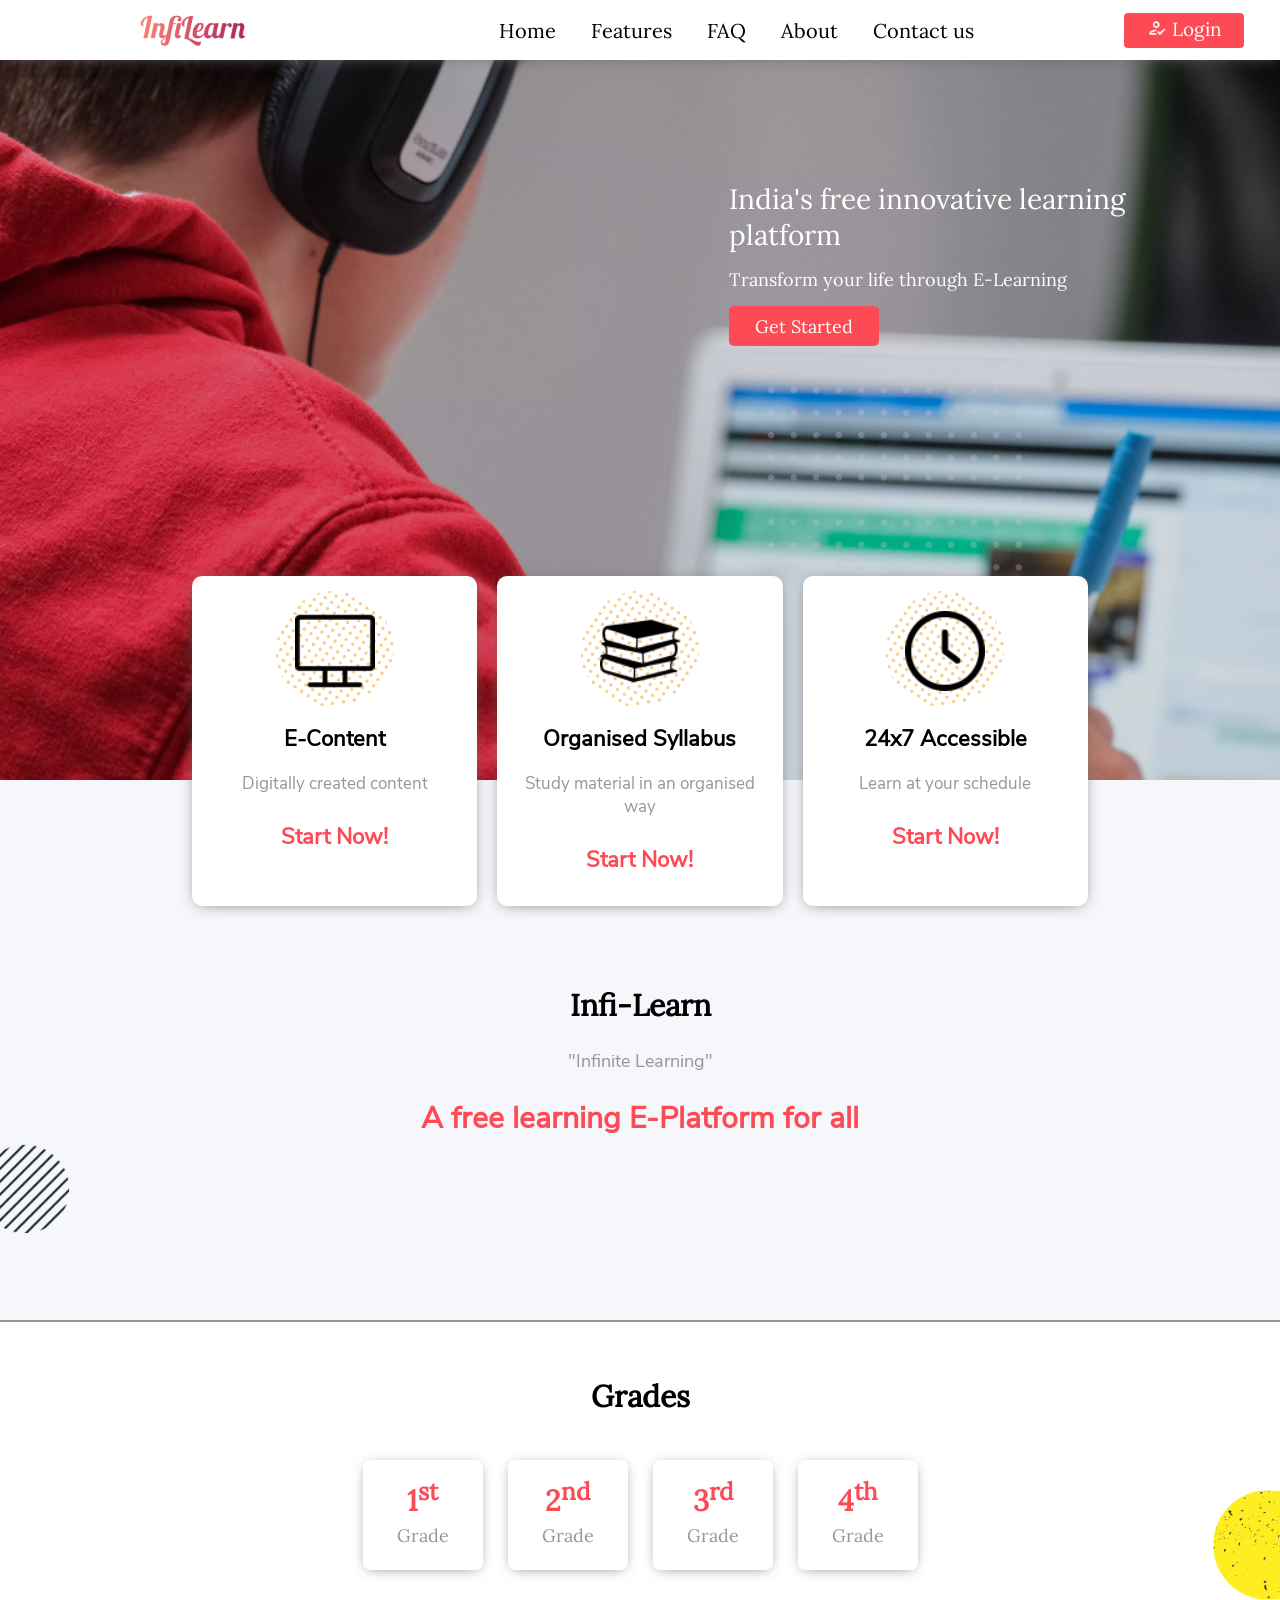
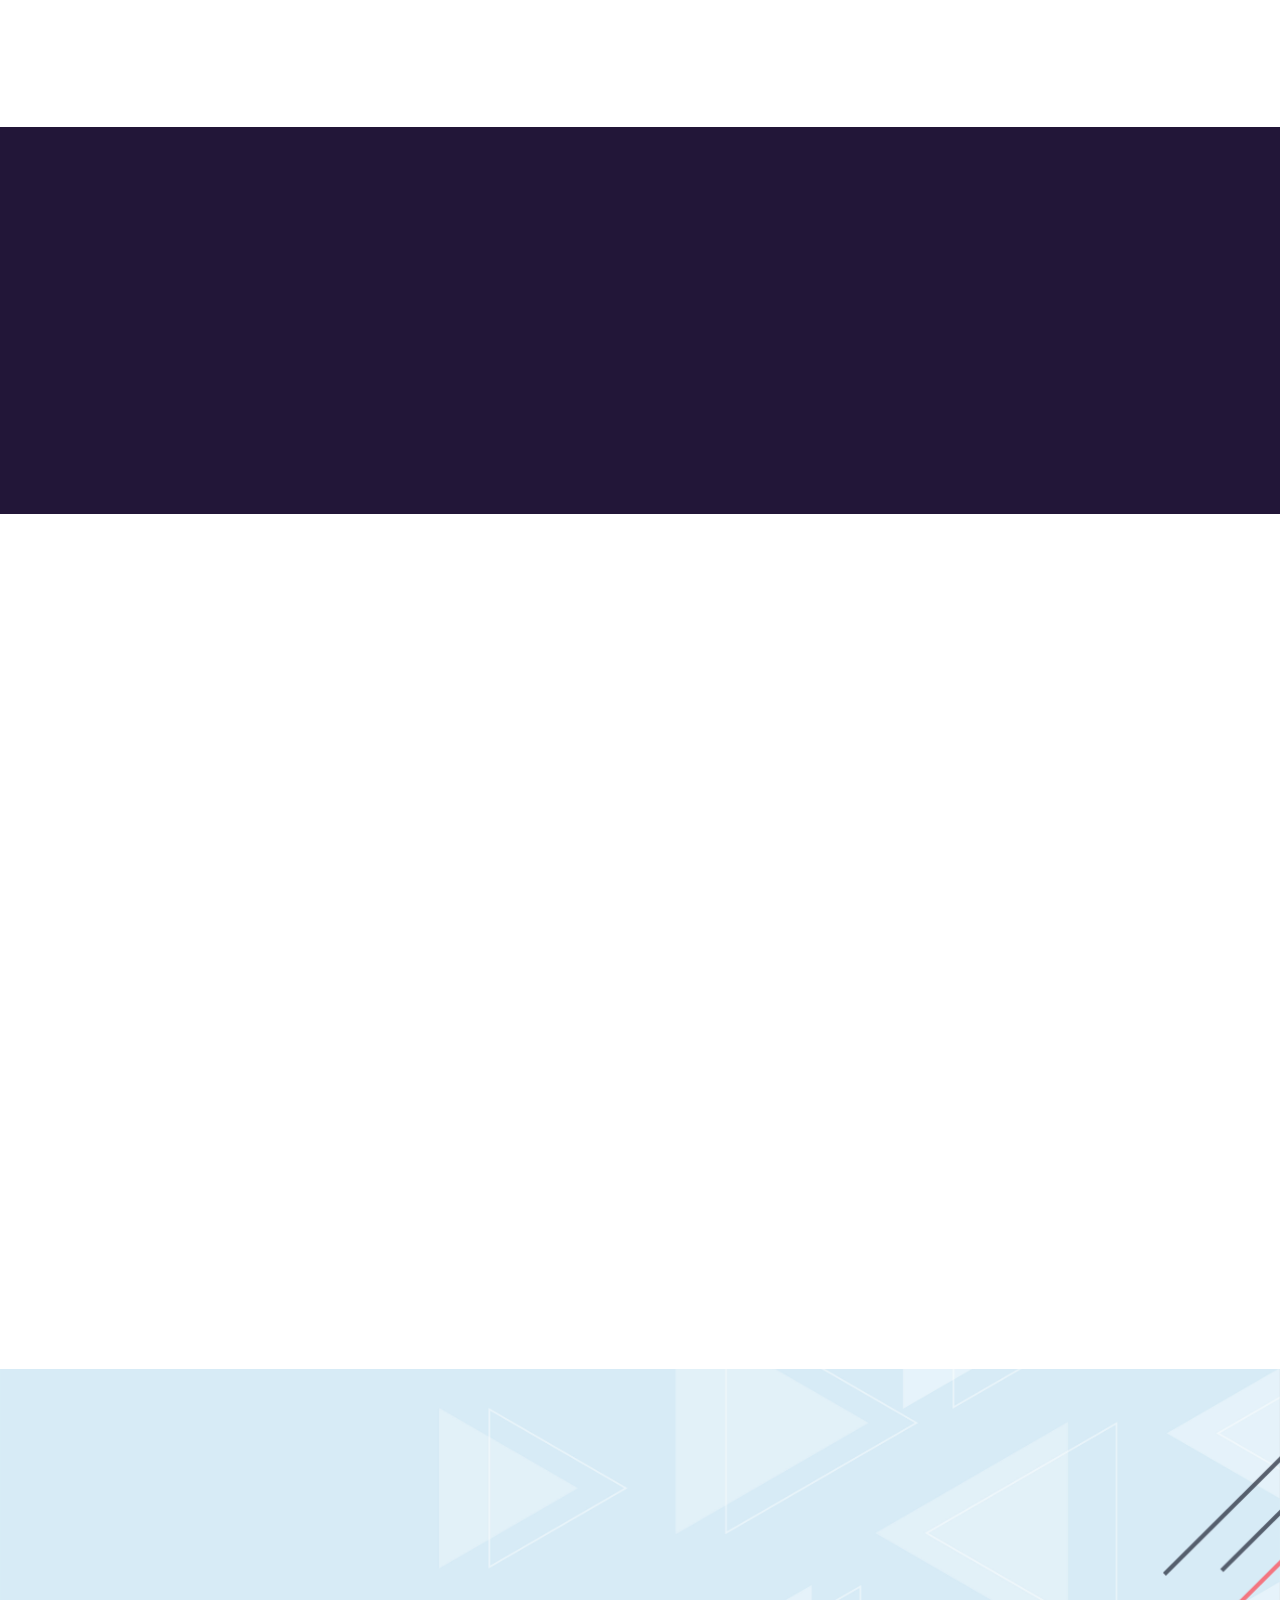
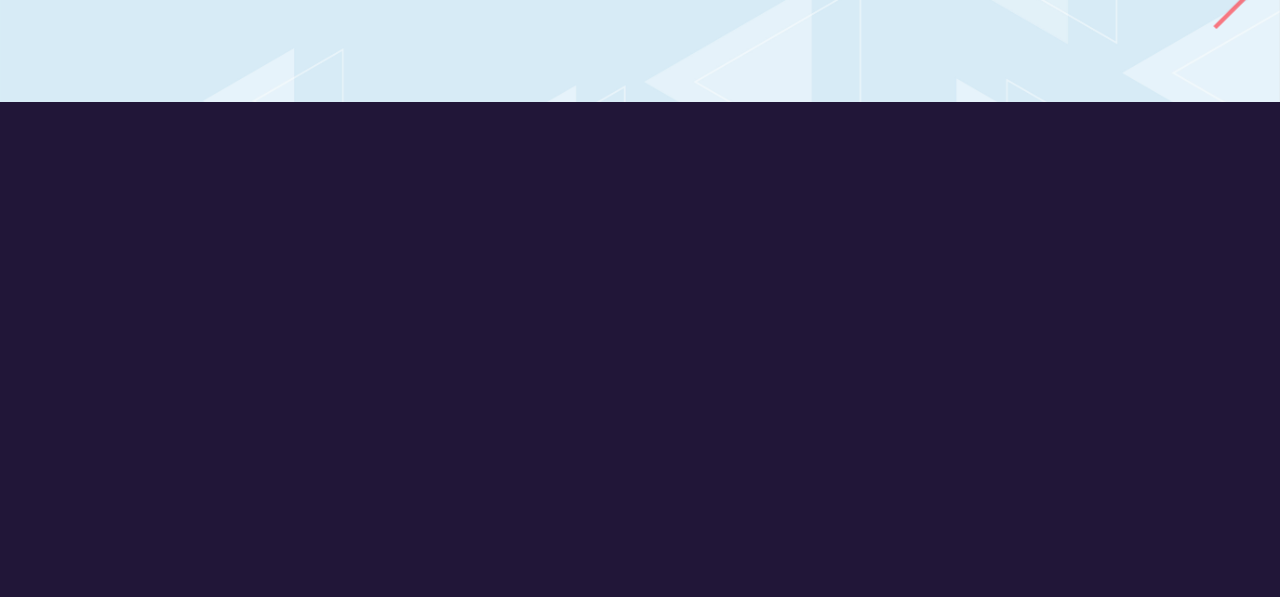
==== commit 85833459: "First commit" ====
(no text change in the page or its own stylesheets)
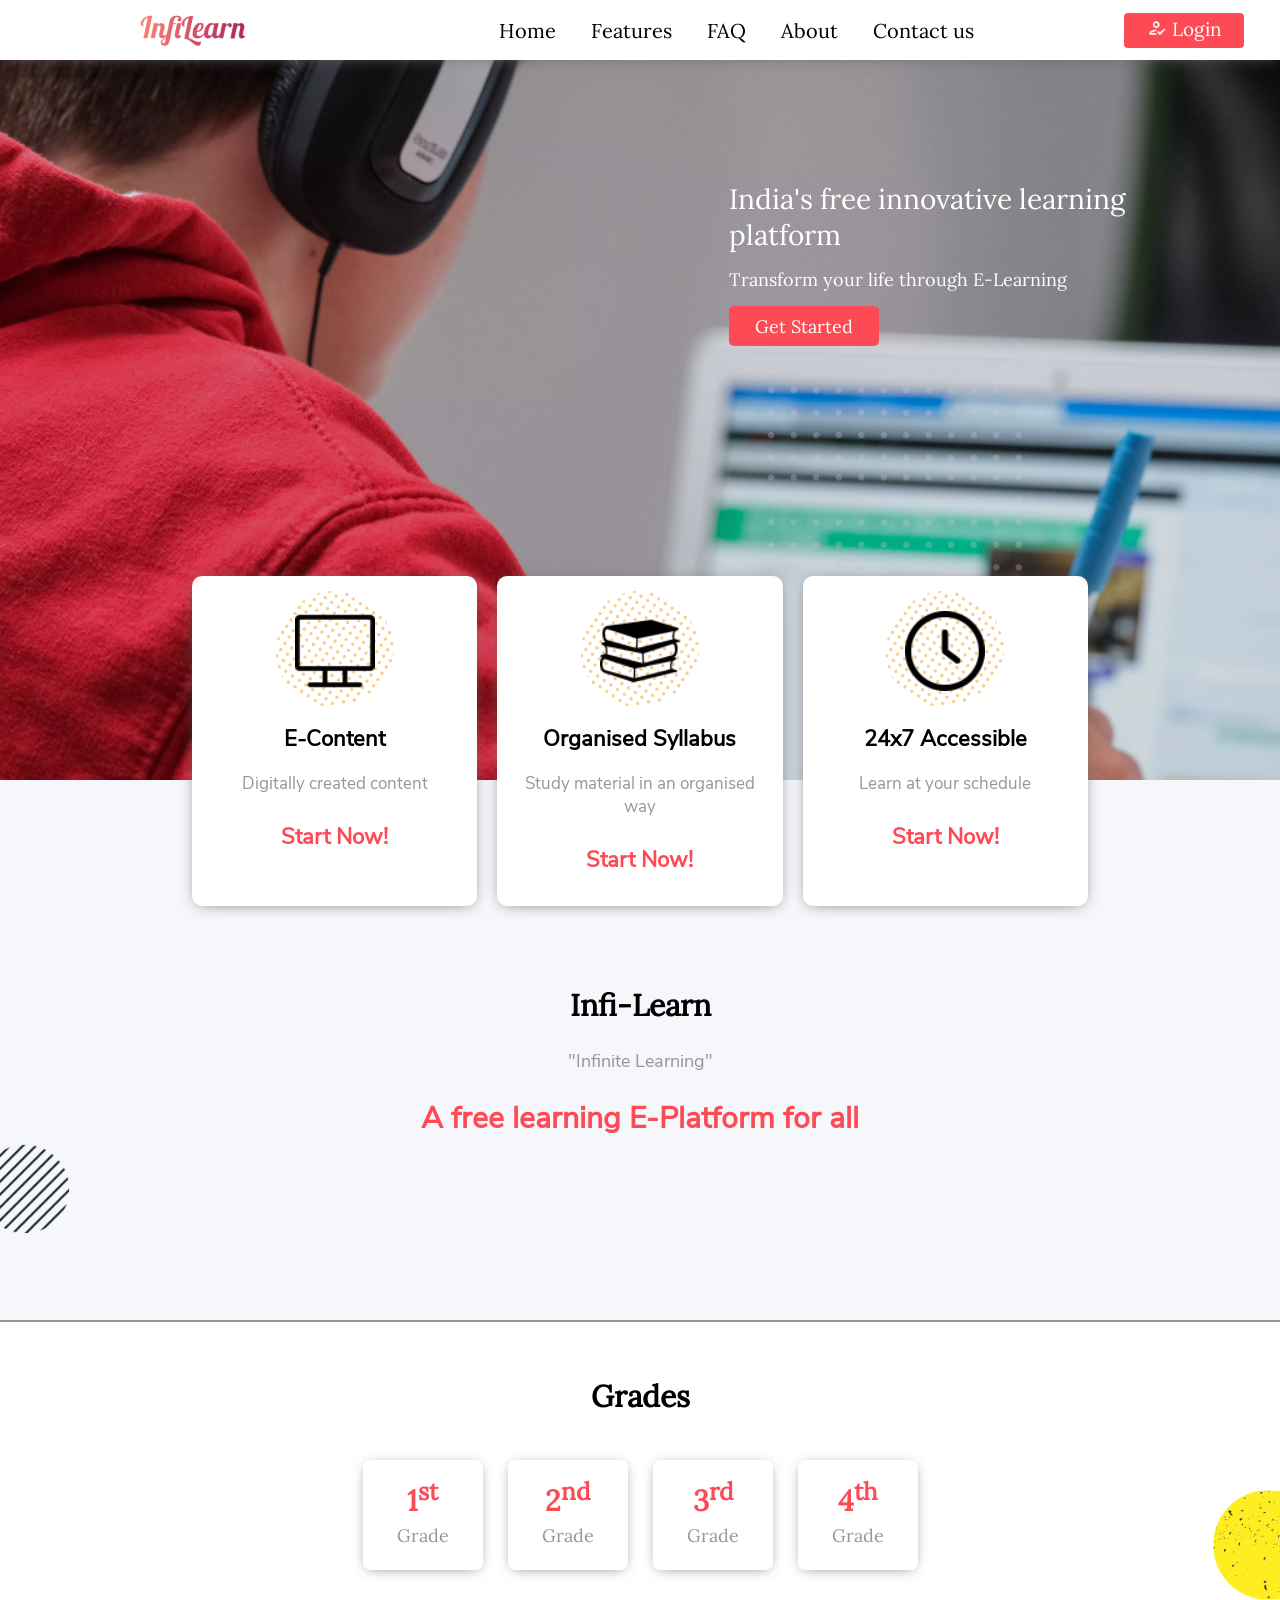
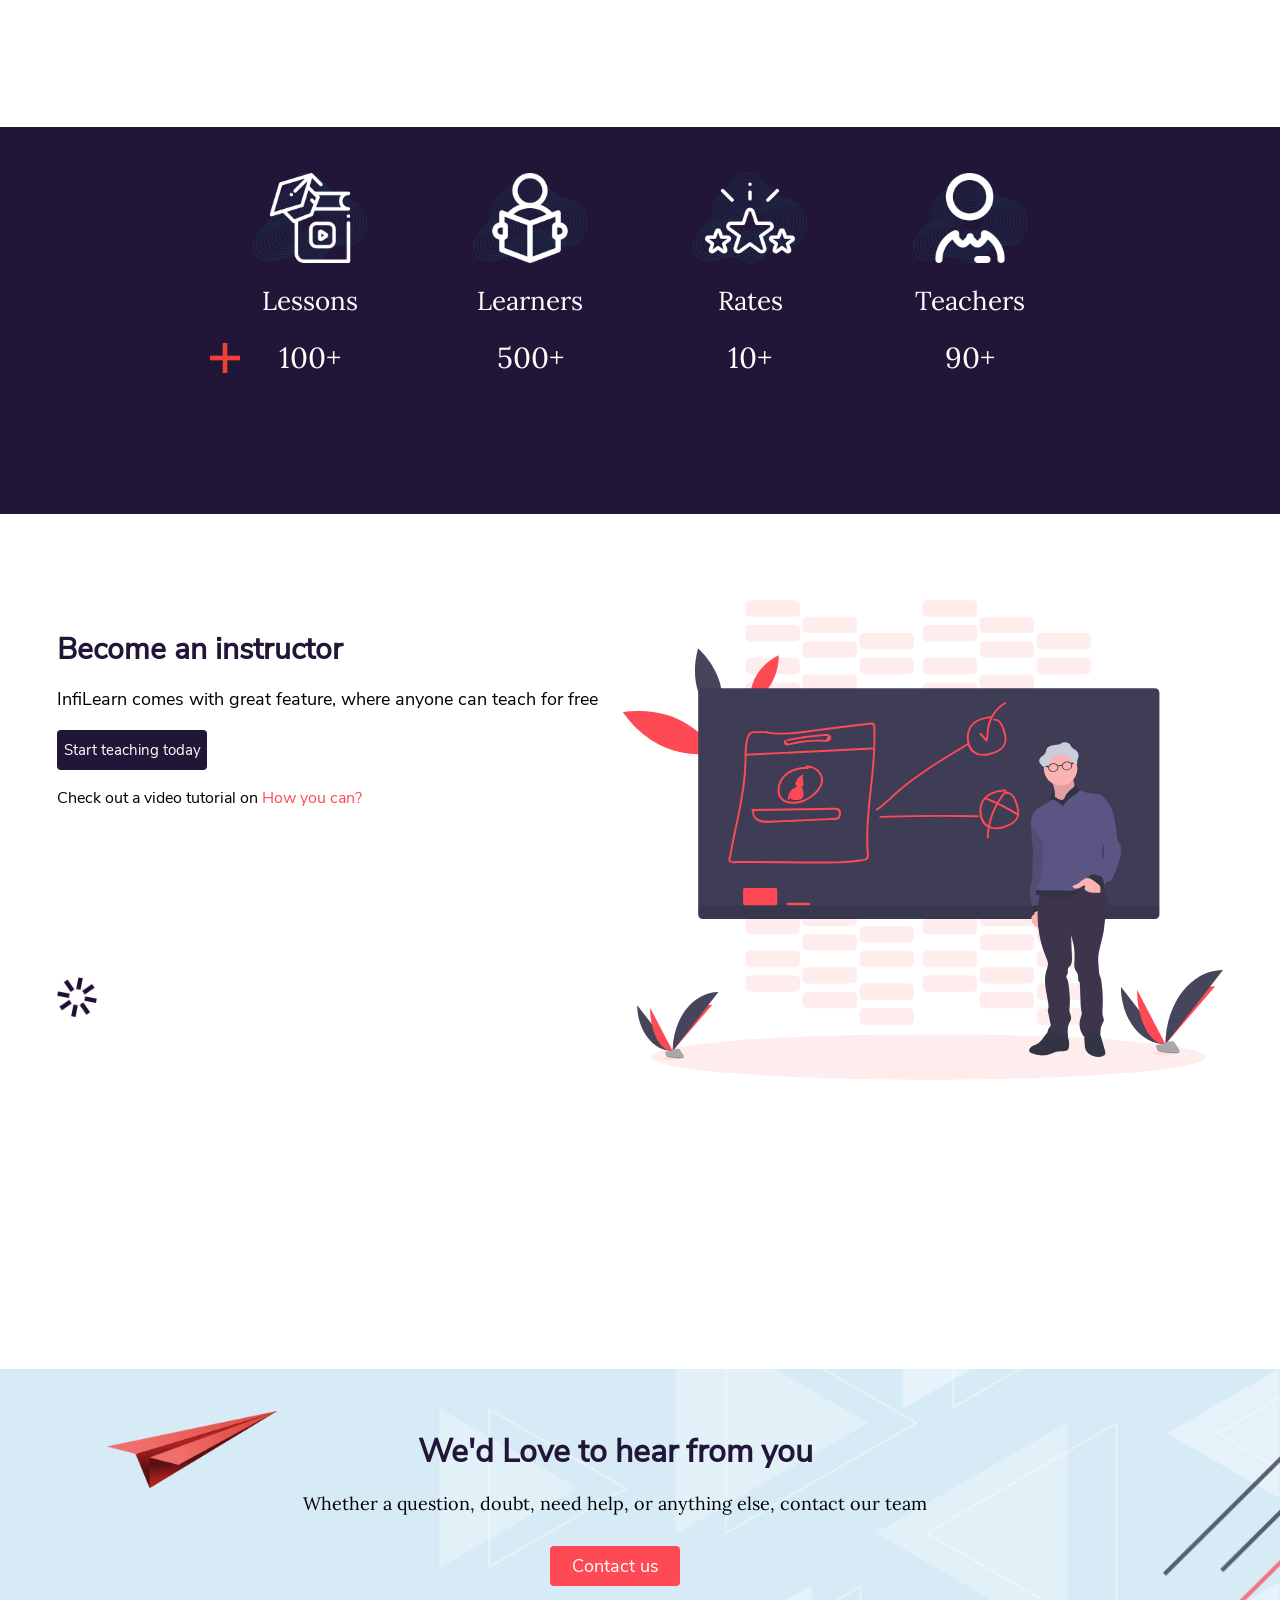
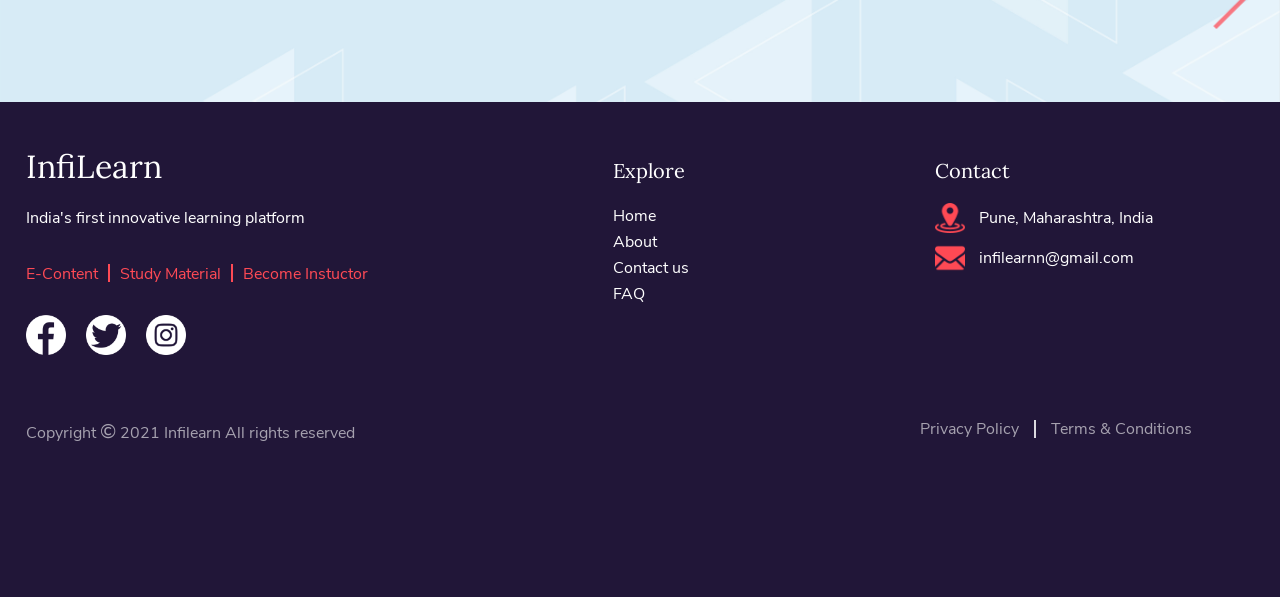
==== commit 6dc5af47: "first commit" ====
--- a/index.html
+++ b/index.html
@@ -22,17 +22,17 @@
                 </div>
             </div>
             <div class="desktop-logo">
-                <a href="index.html">
+                <a href="#" onclick="AdminConfirm();">
                     <img class="infilearn-logo" src="content/icons/new.png" alt="Infilearn Logo" height="60px">
                 </a>
             </div>
             <div id="mobile-navbar-slide" class="desktop-navigation-bar">
                 <ul class="desktop-navbar-links">
                     <li><a href="index.html">Home</a></li>
-                    <li><a href="#">Features</a></li>
-                    <li><a href="#">FAQ</a></li>
-                    <li><a href="#">About</a></li>
-                    <li><a href="#" onclick="AdminConfirm();">Contact us</a></li>
+                    <li><a href="features.html">Features</a></li>
+                    <li><a href="FAQ.html">FAQ</a></li>
+                    <li><a href="about.html">About</a></li>
+                    <li><a href="contactus.html">Contact us</a></li>
                 </ul>
             </div>
             <div class="desktop-login-button">
